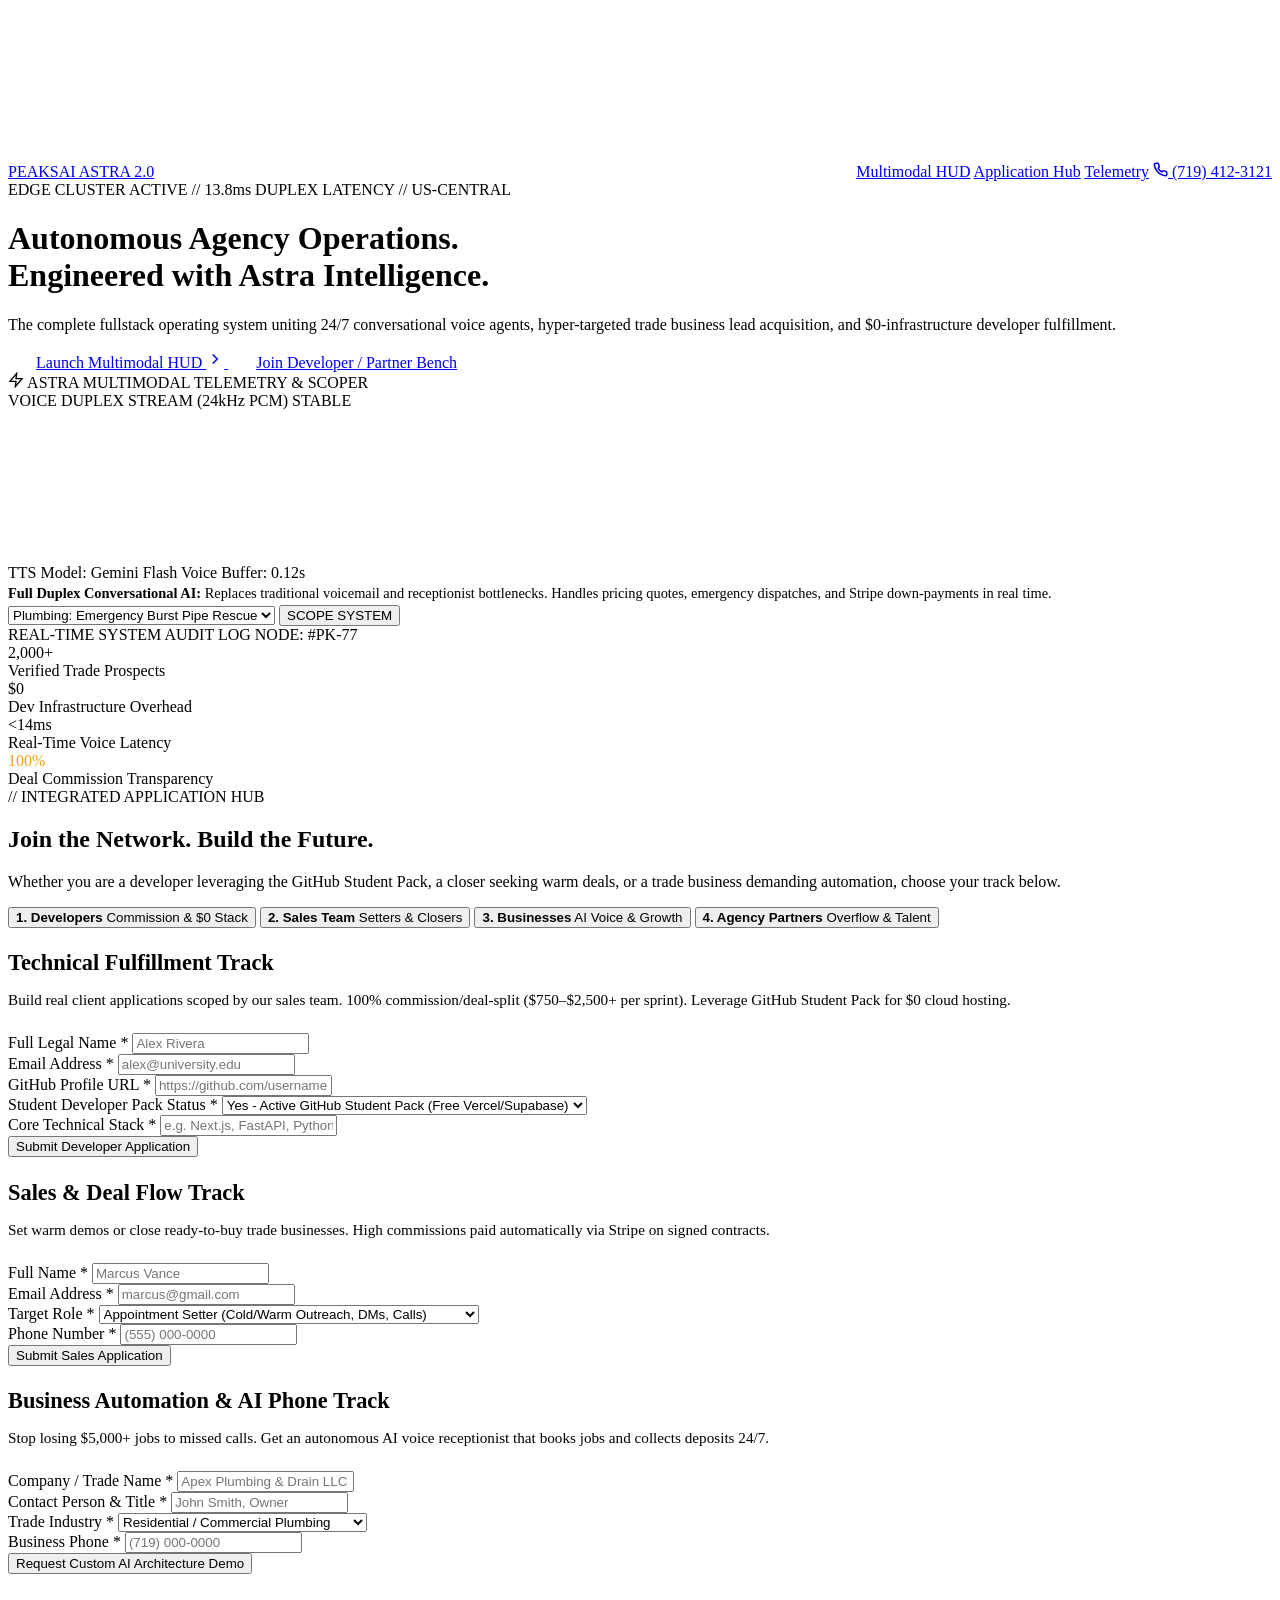
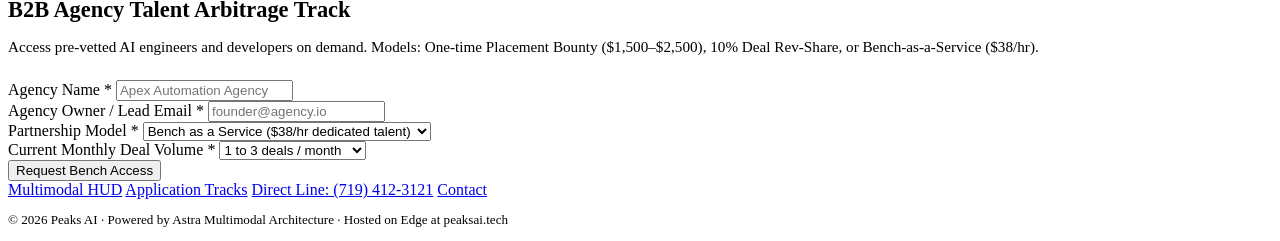
==== index.html @ 8eefb292 "Add index.html" ====
<!DOCTYPE html>
<html lang="en">
<head>
  <meta charset="UTF-8">
  <meta name="viewport" content="width=device-width, initial-scale=1.0">
  <title>Peaks AI | Autonomous Agency Intelligence & Multimodal Operations</title>
  <meta name="description" content="Next-generation autonomous agency operating system combining real-time multimodal AI phone agents, trade business automation, and zero-overhead developer fulfillment.">
  <link rel="stylesheet" href="styles.css">
  <link rel="icon" href="data:image/svg+xml,<svg xmlns=%22http://www.w3.org/2000/svg%22 viewBox=%220 0 100 100%22><circle cx=%2250%22 cy=%2250%22 r=%2245%22 fill=%22%2338bdf8%22/></svg>">
</head>
<body>
  <!-- Canvas for Ambient Cosmic Neural Grid -->
  <canvas id="bg-canvas"></canvas>
  <div class="cyber-grid"></div>

  <!-- Navigation Bar -->
  <nav class="navbar">
    <div class="container" style="display: flex; justify-content: space-between; align-items: center; width: 100%;">
      <a href="#" class="logo-wrap">
        <div class="logo-orb"></div>
        <span class="logo-text">PEAKS<span style="color: var(--cyan-core);">AI</span></span>
        <span class="logo-badge mono">ASTRA 2.0</span>
      </a>

      <div class="nav-links">
        <a href="#console" class="nav-link">Multimodal HUD</a>
        <a href="#portal" class="nav-link">Application Hub</a>
        <a href="#telemetry" class="nav-link">Telemetry</a>
        <a href="tel:7194123121" class="btn-glow">
          <svg width="15" height="15" viewBox="0 0 24 24" fill="none" stroke="currentColor" stroke-width="2.5" stroke-linecap="round" stroke-linejoin="round"><path d="M22 16.92v3a2 2 0 0 1-2.18 2 19.79 19.79 0 0 1-8.63-3.07 19.5 19.5 0 0 1-6-6 19.79 19.79 0 0 1-3.07-8.67A2 2 0 0 1 4.11 2h3a2 2 0 0 1 2 1.72 12.84 12.84 0 0 0 .7 2.81 2 2 0 0 1-.45 2.11L8.09 9.91a16 16 0 0 0 6 6l1.27-1.27a2 2 0 0 1 2.11-.45 12.84 12.84 0 0 0 2.81.7A2 2 0 0 1 22 16.92z"></path></svg>
          (719) 412-3121
        </a>
      </div>
    </div>
  </nav>

  <!-- Hero Section -->
  <header class="hero">
    <div class="container">
      <div class="status-pill mono">
        <span class="live-dot"></span>
        <span>EDGE CLUSTER ACTIVE // 13.8ms DUPLEX LATENCY // US-CENTRAL</span>
      </div>

      <h1 class="hero-title">
        Autonomous Agency Operations.<br>
        Engineered with <span>Astra Intelligence</span>.
      </h1>

      <p class="hero-subtitle">
        The complete fullstack operating system uniting 24/7 conversational voice agents, hyper-targeted trade business lead acquisition, and $0-infrastructure developer fulfillment.
      </p>

      <div class="hero-cta-group">
        <a href="#console" class="btn-glow" style="padding: 14px 28px; font-size: 1rem;">
          Launch Multimodal HUD
          <svg width="18" height="18" viewBox="0 0 24 24" fill="none" stroke="currentColor" stroke-width="2"><path d="m9 18 6-6-6-6"/></svg>
        </a>
        <a href="#portal" class="btn-secondary">
          Join Developer / Partner Bench
        </a>
      </div>
    </div>
  </header>

  <!-- Multimodal Astra Console -->
  <section id="console" class="console-section">
    <div class="container">
      <div class="astra-hud-card">
        <div class="hud-header">
          <div class="hud-title mono">
            <svg width="16" height="16" viewBox="0 0 24 24" fill="none" stroke="currentColor" stroke-width="2"><polygon points="13 2 3 14 12 14 11 22 21 10 12 10 13 2"/></svg>
            ASTRA MULTIMODAL TELEMETRY & SCOPER
          </div>
          <div class="hud-dots">
            <div class="hud-dot"></div>
            <div class="hud-dot"></div>
            <div class="hud-dot" style="background: var(--cyan-core);"></div>
          </div>
        </div>

        <div class="hud-grid">
          <!-- Left: Real-Time Audio Stream -->
          <div class="hud-left">
            <div>
              <div class="waveform-wrap">
                <div class="waveform-header mono">
                  <span>VOICE DUPLEX STREAM (24kHz PCM)</span>
                  <span style="color: var(--emerald-live);">STABLE</span>
                </div>
                <canvas id="waveform-canvas"></canvas>
                <div class="voice-status-bar mono">
                  <span style="color: var(--text-muted);">TTS Model: Gemini Flash Voice</span>
                  <span style="color: var(--cyan-core);">Buffer: 0.12s</span>
                </div>
              </div>

              <div style="font-size: 0.9rem; color: var(--text-muted); line-height: 1.6;">
                <strong>Full Duplex Conversational AI:</strong> Replaces traditional voicemail and receptionist bottlenecks. Handles pricing quotes, emergency dispatches, and Stripe down-payments in real time.
              </div>
            </div>

            <!-- Scoper Control -->
            <div class="sim-controls">
              <select id="sim-trade-select" class="sim-select mono">
                <option value="residential_plumbing">Plumbing: Emergency Burst Pipe Rescue</option>
                <option value="epoxy_flooring">Epoxy Flooring: Luxury Garage Quoting</option>
                <option value="pressure_washing">Pressure Washing: Lanai & Paver Wash</option>
                <option value="tree_service">Tree Service: Storm Damage Emergency</option>
              </select>
              <button id="btn-run-sim" class="btn-sim mono">SCOPE SYSTEM</button>
            </div>
          </div>

          <!-- Right: Telemetry Terminal -->
          <div class="hud-right">
            <div class="terminal-header mono">
              <span>REAL-TIME SYSTEM AUDIT LOG</span>
              <span style="color: var(--cyan-core);">NODE: #PK-77</span>
            </div>
            <div id="terminal-stream" class="terminal-body"></div>
          </div>
        </div>
      </div>
    </div>
  </section>

  <!-- Telemetry Ribbon -->
  <section id="telemetry" class="telemetry-ribbon">
    <div class="container">
      <div class="stats-grid">
        <div class="stat-card">
          <div class="stat-value mono" style="color: var(--cyan-core);">2,000+</div>
          <div class="stat-label">Verified Trade Prospects</div>
        </div>
        <div class="stat-card">
          <div class="stat-value mono" style="color: var(--emerald-live);">$0</div>
          <div class="stat-label">Dev Infrastructure Overhead</div>
        </div>
        <div class="stat-card">
          <div class="stat-value mono" style="color: var(--violet-glow);">&lt;14ms</div>
          <div class="stat-label">Real-Time Voice Latency</div>
        </div>
        <div class="stat-card">
          <div class="stat-value mono" style="color: #f59e0b;">100%</div>
          <div class="stat-label">Deal Commission Transparency</div>
        </div>
      </div>
    </div>
  </section>

  <!-- 4-Track Application Hub -->
  <section id="portal" class="portal-section">
    <div class="container">
      <div class="section-header">
        <span class="section-tag mono">// INTEGRATED APPLICATION HUB</span>
        <h2 class="section-title">Join the Network. Build the Future.</h2>
        <p class="section-desc">
          Whether you are a developer leveraging the GitHub Student Pack, a closer seeking warm deals, or a trade business demanding automation, choose your track below.
        </p>
      </div>

      <!-- Tab Buttons -->
      <div class="portal-tabs-nav">
        <button class="portal-tab-btn active" data-tab="dev">
          <strong>1. Developers</strong>
          <span class="tab-sub mono">Commission & $0 Stack</span>
        </button>
        <button class="portal-tab-btn" data-tab="sales">
          <strong>2. Sales Team</strong>
          <span class="tab-sub mono">Setters & Closers</span>
        </button>
        <button class="portal-tab-btn" data-tab="biz">
          <strong>3. Businesses</strong>
          <span class="tab-sub mono">AI Voice & Growth</span>
        </button>
        <button class="portal-tab-btn" data-tab="agency">
          <strong>4. Agency Partners</strong>
          <span class="tab-sub mono">Overflow & Talent</span>
        </button>
      </div>

      <!-- Card Container -->
      <div class="portal-card">
        <!-- TRACK 1: DEVELOPERS -->
        <div id="panel-dev" class="tab-panel active">
          <h3 style="font-size: 1.4rem; margin-bottom: 8px;">Technical Fulfillment Track</h3>
          <p style="color: var(--text-muted); margin-bottom: 24px; font-size: 0.95rem;">
            Build real client applications scoped by our sales team. 100% commission/deal-split ($750–$2,500+ per sprint). Leverage GitHub Student Pack for $0 cloud hosting.
          </p>
          <form id="form-dev">
            <div class="form-grid">
              <div class="form-group">
                <label>Full Legal Name *</label>
                <input type="text" name="name" required placeholder="Alex Rivera">
              </div>
              <div class="form-group">
                <label>Email Address *</label>
                <input type="email" name="email" required placeholder="alex@university.edu">
              </div>
              <div class="form-group">
                <label>GitHub Profile URL *</label>
                <input type="text" name="github_url" required placeholder="https://github.com/username">
              </div>
              <div class="form-group">
                <label>Student Developer Pack Status *</label>
                <select name="student_pack" required>
                  <option value="active">Yes - Active GitHub Student Pack (Free Vercel/Supabase)</option>
                  <option value="edu_email">Yes - Active .edu Email (Ready to claim)</option>
                  <option value="non_student">Independent Developer / Self-Hosted</option>
                </select>
              </div>
              <div class="form-group full-width">
                <label>Core Technical Stack *</label>
                <input type="text" name="tech_stack" required placeholder="e.g. Next.js, FastAPI, Python, Tailwind, PostgreSQL, Twilio">
              </div>
            </div>
            <button type="submit" class="submit-btn">Submit Developer Application</button>
            <div class="alert-box"></div>
          </form>
        </div>

        <!-- TRACK 2: SALES -->
        <div id="panel-sales" class="tab-panel">
          <h3 style="font-size: 1.4rem; margin-bottom: 8px;">Sales & Deal Flow Track</h3>
          <p style="color: var(--text-muted); margin-bottom: 24px; font-size: 0.95rem;">
            Set warm demos or close ready-to-buy trade businesses. High commissions paid automatically via Stripe on signed contracts.
          </p>
          <form id="form-sales">
            <div class="form-grid">
              <div class="form-group">
                <label>Full Name *</label>
                <input type="text" name="name" required placeholder="Marcus Vance">
              </div>
              <div class="form-group">
                <label>Email Address *</label>
                <input type="email" name="email" required placeholder="marcus@gmail.com">
              </div>
              <div class="form-group">
                <label>Target Role *</label>
                <select name="sales_role" required>
                  <option value="setter">Appointment Setter (Cold/Warm Outreach, DMs, Calls)</option>
                  <option value="closer">Account Executive / Closer (Zoom Demos, Contract Closing)</option>
                  <option value="hybrid">Full-Cycle Setter/Closer</option>
                </select>
              </div>
              <div class="form-group">
                <label>Phone Number *</label>
                <input type="text" name="phone" required placeholder="(555) 000-0000">
              </div>
            </div>
            <button type="submit" class="submit-btn">Submit Sales Application</button>
            <div class="alert-box"></div>
          </form>
        </div>

        <!-- TRACK 3: BUSINESSES -->
        <div id="panel-biz" class="tab-panel">
          <h3 style="font-size: 1.4rem; margin-bottom: 8px;">Business Automation & AI Phone Track</h3>
          <p style="color: var(--text-muted); margin-bottom: 24px; font-size: 0.95rem;">
            Stop losing $5,000+ jobs to missed calls. Get an autonomous AI voice receptionist that books jobs and collects deposits 24/7.
          </p>
          <form id="form-biz">
            <div class="form-grid">
              <div class="form-group">
                <label>Company / Trade Name *</label>
                <input type="text" name="company_name" required placeholder="Apex Plumbing & Drain LLC">
              </div>
              <div class="form-group">
                <label>Contact Person & Title *</label>
                <input type="text" name="contact_name" required placeholder="John Smith, Owner">
              </div>
              <div class="form-group">
                <label>Trade Industry *</label>
                <select name="trade_industry" required>
                  <option value="plumbing">Residential / Commercial Plumbing</option>
                  <option value="epoxy">Epoxy Flooring & Surface Coatings</option>
                  <option value="pressure_washing">Pressure Washing & Exterior Cleaning</option>
                  <option value="tree_service">Tree Care & Removal</option>
                  <option value="other">Other Trade / Home Service</option>
                </select>
              </div>
              <div class="form-group">
                <label>Business Phone *</label>
                <input type="text" name="phone" required placeholder="(719) 000-0000">
              </div>
            </div>
            <button type="submit" class="submit-btn">Request Custom AI Architecture Demo</button>
            <div class="alert-box"></div>
          </form>
        </div>

        <!-- TRACK 4: AGENCY PARTNERS -->
        <div id="panel-agency" class="tab-panel">
          <h3 style="font-size: 1.4rem; margin-bottom: 8px;">B2B Agency Talent Arbitrage Track</h3>
          <p style="color: var(--text-muted); margin-bottom: 24px; font-size: 0.95rem;">
            Access pre-vetted AI engineers and developers on demand. Models: One-time Placement Bounty ($1,500–$2,500), 10% Deal Rev-Share, or Bench-as-a-Service ($38/hr).
          </p>
          <form id="form-agency">
            <div class="form-grid">
              <div class="form-group">
                <label>Agency Name *</label>
                <input type="text" name="agency_name" required placeholder="Apex Automation Agency">
              </div>
              <div class="form-group">
                <label>Agency Owner / Lead Email *</label>
                <input type="email" name="email" required placeholder="founder@agency.io">
              </div>
              <div class="form-group">
                <label>Partnership Model *</label>
                <select name="partnership_model" required>
                  <option value="bench_as_a_service">Bench as a Service ($38/hr dedicated talent)</option>
                  <option value="bounty">Placement Bounty ($1,500–$2,500 one-time)</option>
                  <option value="rev_share">Deal Rev-Share Override (10% ongoing)</option>
                </select>
              </div>
              <div class="form-group">
                <label>Current Monthly Deal Volume *</label>
                <select name="monthly_deals" required>
                  <option value="1_3">1 to 3 deals / month</option>
                  <option value="4_10">4 to 10 deals / month</option>
                  <option value="10_plus">10+ deals / month</option>
                </select>
              </div>
            </div>
            <button type="submit" class="submit-btn">Request Bench Access</button>
            <div class="alert-box"></div>
          </form>
        </div>
      </div>
    </div>
  </section>

  <!-- Footer -->
  <footer class="footer">
    <div class="container">
      <div class="footer-links">
        <a href="#console" class="footer-link">Multimodal HUD</a>
        <a href="#portal" class="footer-link">Application Tracks</a>
        <a href="tel:7194123121" class="footer-link">Direct Line: (719) 412-3121</a>
        <a href="mailto:cj.the.dj3569@gmail.com" class="footer-link">Contact</a>
      </div>
      <p style="color: var(--text-dim); font-size: 0.82rem;">
        &copy; 2026 Peaks AI &middot; Powered by Astra Multimodal Architecture &middot; Hosted on Edge at <span class="mono" style="color: var(--cyan-core);">peaksai.tech</span>
      </p>
    </div>
  </footer>

  <script src="app.js"></script>
</body>
</html>
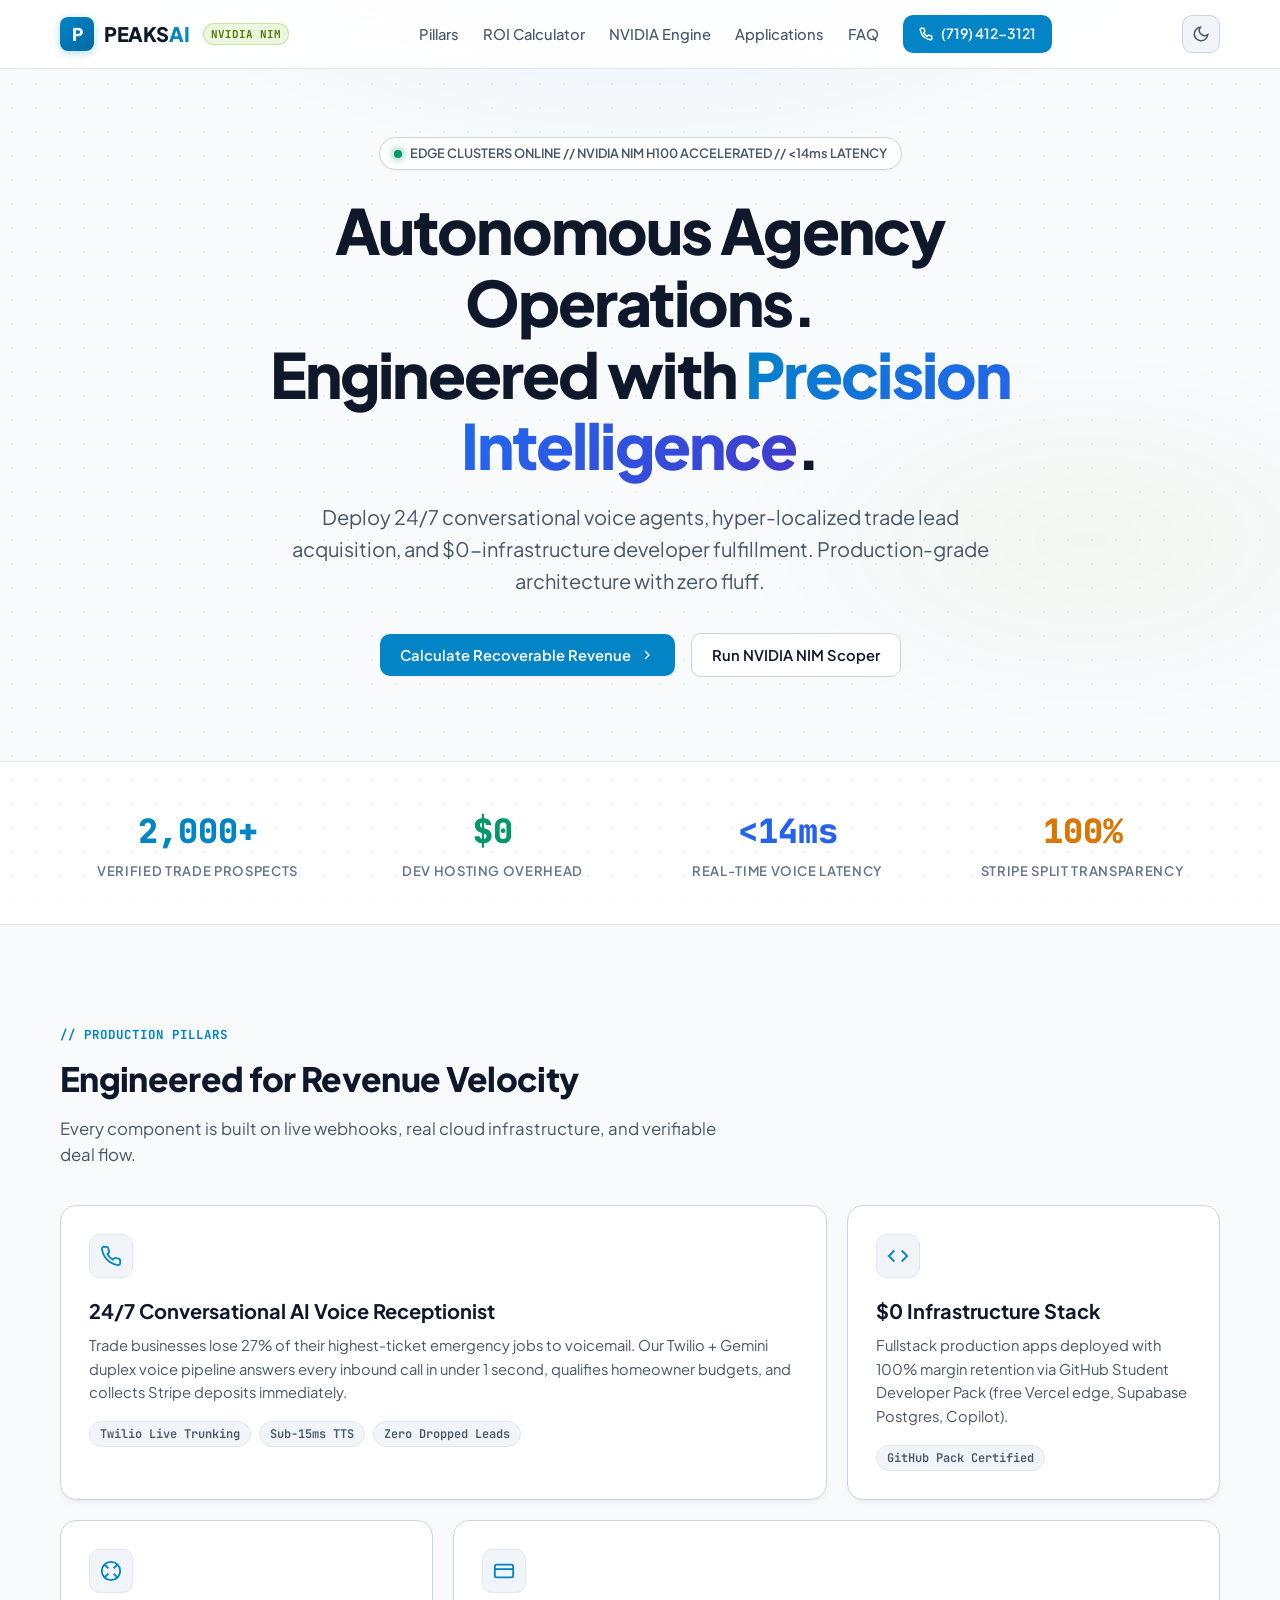
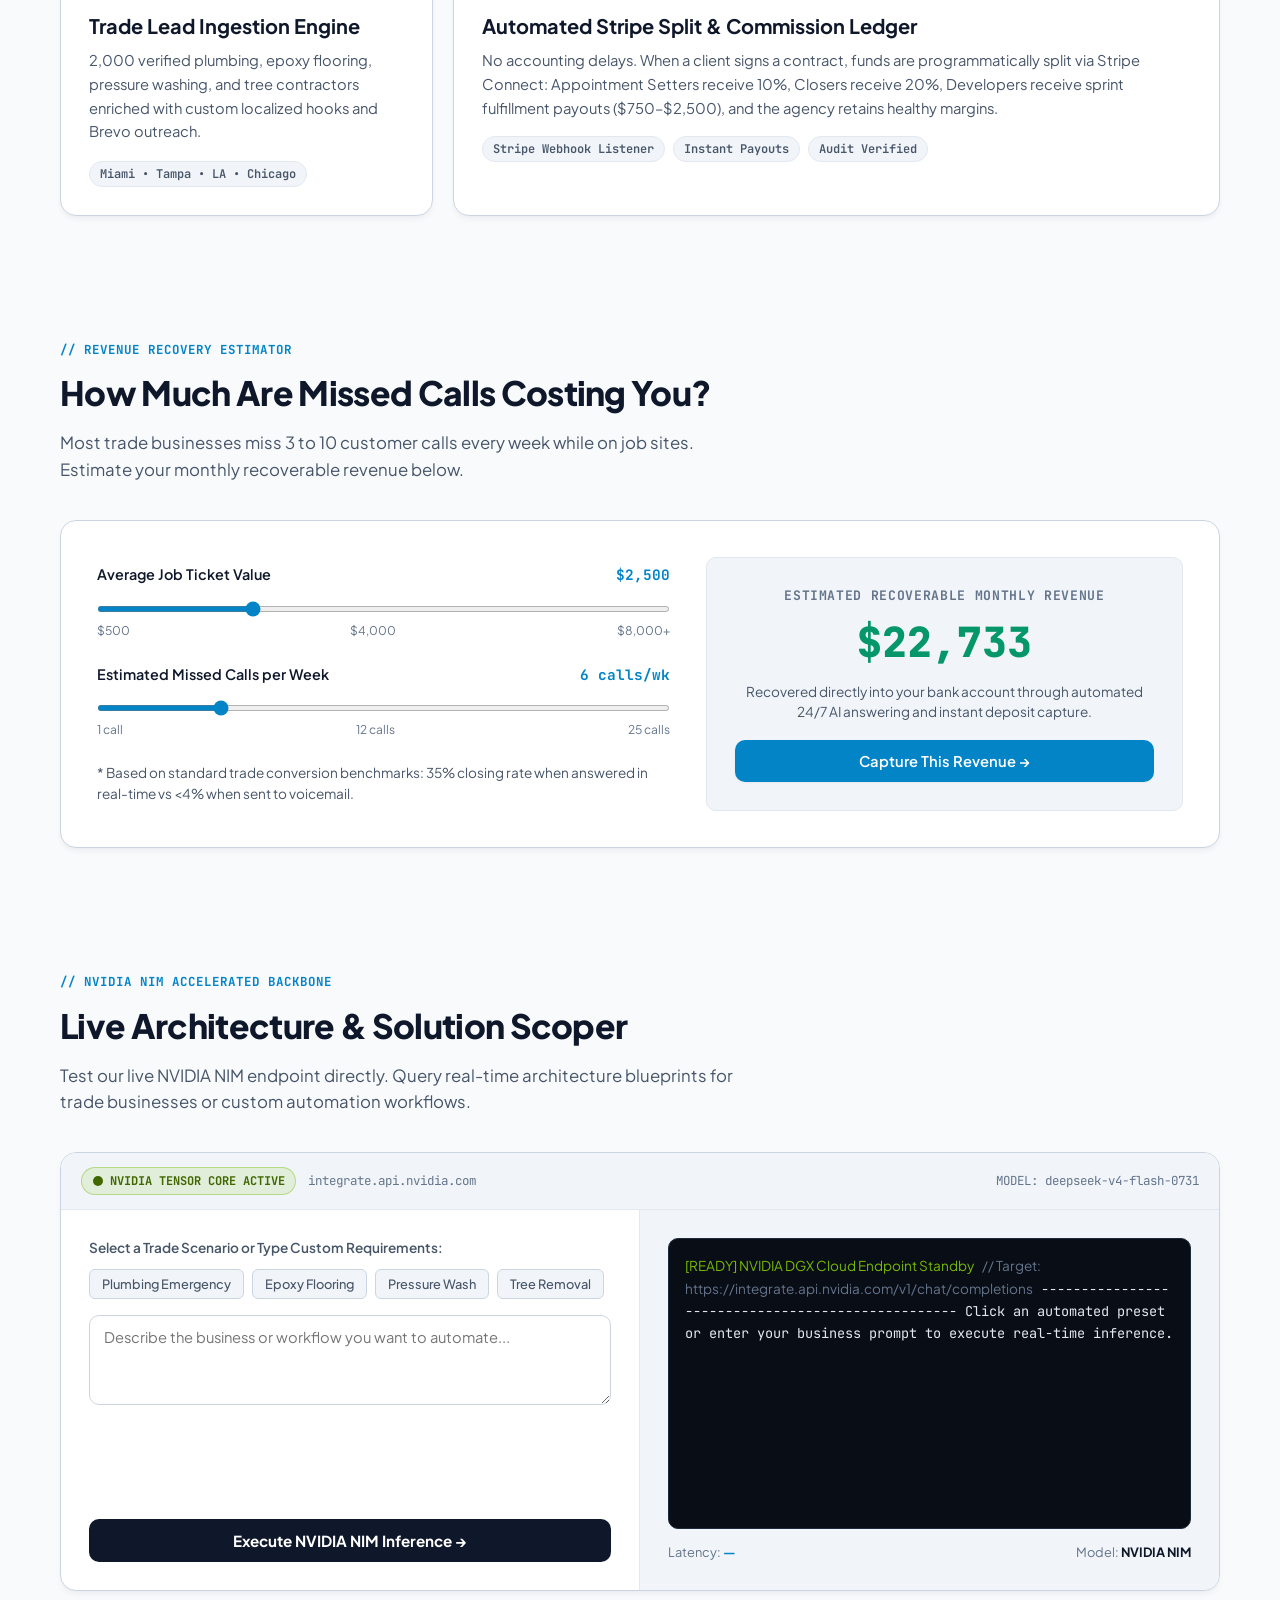
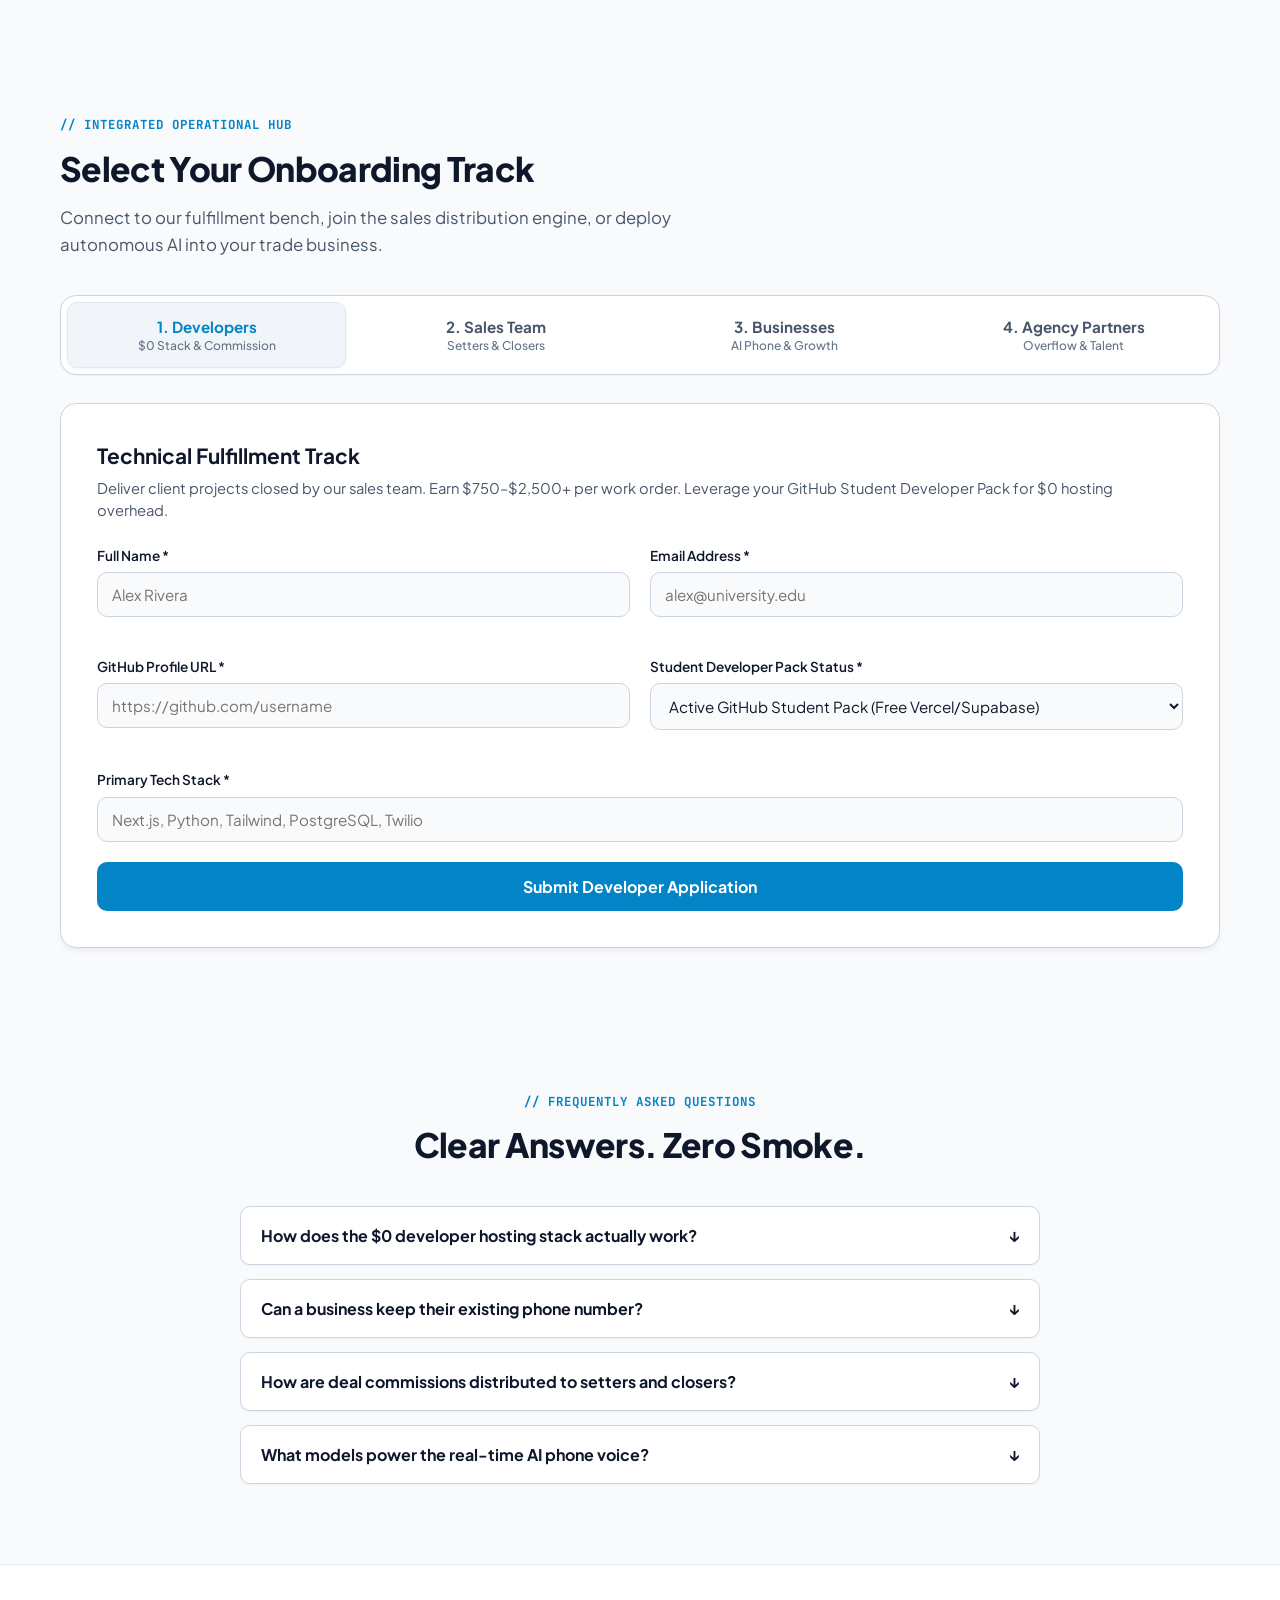
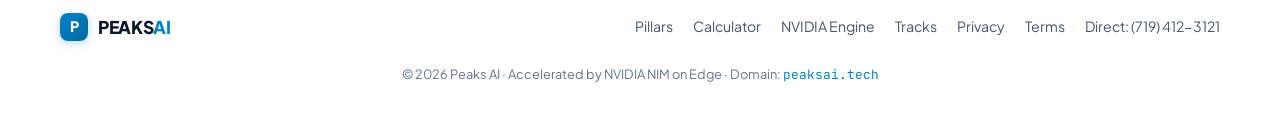
==== commit b1a7ce89: "Update index.html with enterprise light theme layout and NVIDIA NIM integration" ====
--- a/index.html
+++ b/index.html
@@ -1,149 +1,313 @@
 <!DOCTYPE html>
-<html lang="en">
+<html lang="en" data-theme="light">
 <head>
   <meta charset="UTF-8">
-  <meta name="viewport" content="width=device-width, initial-scale=1.0">
-  <title>Peaks AI | Autonomous Agency Intelligence & Multimodal Operations</title>
-  <meta name="description" content="Next-generation autonomous agency operating system combining real-time multimodal AI phone agents, trade business automation, and zero-overhead developer fulfillment.">
+  <meta name="viewport" content="width=device-width, initial-scale=1.0, maximum-scale=5.0">
+  <title>Peaks AI | Autonomous Agency Intelligence &amp; NVIDIA NIM Operations</title>
+  <meta name="description" content="Production-grade autonomous agency operations powered by NVIDIA NIM endpoints, 24/7 conversational voice agents, and $0-overhead student developer fulfillment.">
   <link rel="stylesheet" href="styles.css">
-  <link rel="icon" href="data:image/svg+xml,<svg xmlns=%22http://www.w3.org/2000/svg%22 viewBox=%220 0 100 100%22><circle cx=%2250%22 cy=%2250%22 r=%2245%22 fill=%22%2338bdf8%22/></svg>">
+  <link rel="icon" href="data:image/svg+xml,<svg xmlns=%22http://www.w3.org/2000/svg%22 viewBox=%220 0 100 100%22><rect width=%22100%22 height=%22100%22 rx=%2220%22 fill=%22%230284c7%22/><text x=%2250%22 y=%2265%22 font-size=%2250%22 font-weight=%22bold%22 text-anchor=%22middle%22 fill=%22white%22>P</text></svg>">
 </head>
 <body>
-  <!-- Canvas for Ambient Cosmic Neural Grid -->
-  <canvas id="bg-canvas"></canvas>
-  <div class="cyber-grid"></div>
-
-  <!-- Navigation Bar -->
+  <!-- Architectural Micro-Dot Matrix & Atmosphere -->
+  <div class="bg-grid-pattern"></div>
+  <div class="bg-glow-layer"></div>
+
+  <!-- Navigation -->
   <nav class="navbar">
-    <div class="container" style="display: flex; justify-content: space-between; align-items: center; width: 100%;">
-      <a href="#" class="logo-wrap">
-        <div class="logo-orb"></div>
-        <span class="logo-text">PEAKS<span style="color: var(--cyan-core);">AI</span></span>
-        <span class="logo-badge mono">ASTRA 2.0</span>
+    <div class="container">
+      <div class="nav-inner">
+        <!-- Logo -->
+        <a href="#" class="brand-wrap">
+          <div class="brand-symbol">P</div>
+          <span class="brand-name">PEAKS<span>AI</span></span>
+          <span class="brand-badge mono">NVIDIA NIM</span>
+        </a>
+
+        <!-- Desktop Navigation Links -->
+        <div class="desktop-links">
+          <a href="#features" class="nav-link">Pillars</a>
+          <a href="#calculator" class="nav-link">ROI Calculator</a>
+          <a href="#nvidia" class="nav-link">NVIDIA Engine</a>
+          <a href="#portal" class="nav-link">Applications</a>
+          <a href="#faq" class="nav-link">FAQ</a>
+          <a href="tel:7194123121" class="btn-primary" style="padding: 8px 16px; font-size: 0.88rem;">
+            <svg width="14" height="14" viewBox="0 0 24 24" fill="none" stroke="currentColor" stroke-width="2.5"><path d="M22 16.92v3a2 2 0 0 1-2.18 2 19.79 19.79 0 0 1-8.63-3.07 19.5 19.5 0 0 1-6-6 19.79 19.79 0 0 1-3.07-8.67A2 2 0 0 1 4.11 2h3a2 2 0 0 1 2 1.72 12.84 12.84 0 0 0 .7 2.81 2 2 0 0 1-.45 2.11L8.09 9.91a16 16 0 0 0 6 6l1.27-1.27a2 2 0 0 1 2.11-.45 12.84 12.84 0 0 0 2.81.7A2 2 0 0 1 22 16.92z"></path></svg>
+            (719) 412-3121
+          </a>
+        </div>
+
+        <!-- Controls -->
+        <div class="nav-actions">
+          <button id="theme-toggle" class="theme-toggle-btn" title="Toggle Theme" aria-label="Toggle Theme">
+            <svg width="18" height="18" viewBox="0 0 24 24" fill="none" stroke="currentColor" stroke-width="2"><path d="M21 12.79A9 9 0 1 1 11.21 3 7 7 0 0 0 21 12.79z"/></svg>
+          </button>
+          <button id="hamburger-toggle" class="hamburger-btn" aria-label="Open Navigation Menu">
+            <svg width="20" height="20" viewBox="0 0 24 24" fill="none" stroke="currentColor" stroke-width="2"><line x1="3" y1="12" x2="21" y2="12"></line><line x1="3" y1="6" x2="21" y2="6"></line><line x1="3" y1="18" x2="21" y2="18"></line></svg>
+          </button>
+        </div>
+      </div>
+    </div>
+
+    <!-- Mobile Drawer -->
+    <div id="mobile-nav-panel" class="mobile-nav-panel">
+      <a href="#features" class="nav-link">Pillars</a>
+      <a href="#calculator" class="nav-link">ROI Calculator</a>
+      <a href="#nvidia" class="nav-link">NVIDIA Engine</a>
+      <a href="#portal" class="nav-link">Applications</a>
+      <a href="#faq" class="nav-link">FAQ</a>
+      <a href="tel:7194123121" class="btn-primary" style="justify-content: center; width: 100%;">
+        Call Live Line: (719) 412-3121
       </a>
-
-      <div class="nav-links">
-        <a href="#console" class="nav-link">Multimodal HUD</a>
-        <a href="#portal" class="nav-link">Application Hub</a>
-        <a href="#telemetry" class="nav-link">Telemetry</a>
-        <a href="tel:7194123121" class="btn-glow">
-          <svg width="15" height="15" viewBox="0 0 24 24" fill="none" stroke="currentColor" stroke-width="2.5" stroke-linecap="round" stroke-linejoin="round"><path d="M22 16.92v3a2 2 0 0 1-2.18 2 19.79 19.79 0 0 1-8.63-3.07 19.5 19.5 0 0 1-6-6 19.79 19.79 0 0 1-3.07-8.67A2 2 0 0 1 4.11 2h3a2 2 0 0 1 2 1.72 12.84 12.84 0 0 0 .7 2.81 2 2 0 0 1-.45 2.11L8.09 9.91a16 16 0 0 0 6 6l1.27-1.27a2 2 0 0 1 2.11-.45 12.84 12.84 0 0 0 2.81.7A2 2 0 0 1 22 16.92z"></path></svg>
-          (719) 412-3121
+    </div>
+  </nav>
+
+  <!-- Hero Section -->
+  <header class="hero-section">
+    <div class="container">
+      <div class="status-tag mono">
+        <span class="live-beacon"></span>
+        <span>EDGE CLUSTERS ONLINE // NVIDIA NIM H100 ACCELERATED // &lt;14ms LATENCY</span>
+      </div>
+
+      <h1 class="hero-heading">
+        Autonomous Agency Operations.<br>
+        Engineered with <span class="gradient-text">Precision Intelligence</span>.
+      </h1>
+
+      <p class="hero-desc">
+        Deploy 24/7 conversational voice agents, hyper-localized trade lead acquisition, and $0-infrastructure developer fulfillment. Production-grade architecture with zero fluff.
+      </p>
+
+      <div class="hero-buttons">
+        <a href="#calculator" class="btn-primary">
+          Calculate Recoverable Revenue
+          <svg width="16" height="16" viewBox="0 0 24 24" fill="none" stroke="currentColor" stroke-width="2"><path d="m9 18 6-6-6-6"/></svg>
         </a>
-      </div>
-    </div>
-  </nav>
-
-  <!-- Hero Section -->
-  <header class="hero">
-    <div class="container">
-      <div class="status-pill mono">
-        <span class="live-dot"></span>
-        <span>EDGE CLUSTER ACTIVE // 13.8ms DUPLEX LATENCY // US-CENTRAL</span>
-      </div>
-
-      <h1 class="hero-title">
-        Autonomous Agency Operations.<br>
-        Engineered with <span>Astra Intelligence</span>.
-      </h1>
-
-      <p class="hero-subtitle">
-        The complete fullstack operating system uniting 24/7 conversational voice agents, hyper-targeted trade business lead acquisition, and $0-infrastructure developer fulfillment.
+        <a href="#nvidia" class="btn-secondary">
+          Run NVIDIA NIM Scoper
+        </a>
+      </div>
+    </div>
+  </header>
+
+  <!-- Metrics Ribbon -->
+  <section id="metrics" class="stats-ribbon">
+    <div class="container">
+      <div class="stats-grid">
+        <div class="stat-box">
+          <div class="stat-figure mono" style="color: var(--brand-primary);">2,000+</div>
+          <div class="stat-title">Verified Trade Prospects</div>
+        </div>
+        <div class="stat-box">
+          <div class="stat-figure mono" style="color: var(--live-emerald);">$0</div>
+          <div class="stat-title">Dev Hosting Overhead</div>
+        </div>
+        <div class="stat-box">
+          <div class="stat-figure mono" style="color: var(--accent-blue);">&lt;14ms</div>
+          <div class="stat-title">Real-Time Voice Latency</div>
+        </div>
+        <div class="stat-box">
+          <div class="stat-figure mono" style="color: var(--warning-amber);">100%</div>
+          <div class="stat-title">Stripe Split Transparency</div>
+        </div>
+      </div>
+    </div>
+  </section>
+
+  <!-- Bento Grid Section -->
+  <section id="features" class="bento-section">
+    <div class="container">
+      <span class="section-label mono">// PRODUCTION PILLARS</span>
+      <h2 class="section-headline">Engineered for Revenue Velocity</h2>
+      <p class="section-subtext">
+        Every component is built on live webhooks, real cloud infrastructure, and verifiable deal flow.
       </p>
 
-      <div class="hero-cta-group">
-        <a href="#console" class="btn-glow" style="padding: 14px 28px; font-size: 1rem;">
-          Launch Multimodal HUD
-          <svg width="18" height="18" viewBox="0 0 24 24" fill="none" stroke="currentColor" stroke-width="2"><path d="m9 18 6-6-6-6"/></svg>
-        </a>
-        <a href="#portal" class="btn-secondary">
-          Join Developer / Partner Bench
-        </a>
-      </div>
-    </div>
-  </header>
-
-  <!-- Multimodal Astra Console -->
-  <section id="console" class="console-section">
-    <div class="container">
-      <div class="astra-hud-card">
-        <div class="hud-header">
-          <div class="hud-title mono">
-            <svg width="16" height="16" viewBox="0 0 24 24" fill="none" stroke="currentColor" stroke-width="2"><polygon points="13 2 3 14 12 14 11 22 21 10 12 10 13 2"/></svg>
-            ASTRA MULTIMODAL TELEMETRY & SCOPER
-          </div>
-          <div class="hud-dots">
-            <div class="hud-dot"></div>
-            <div class="hud-dot"></div>
-            <div class="hud-dot" style="background: var(--cyan-core);"></div>
-          </div>
-        </div>
-
-        <div class="hud-grid">
-          <!-- Left: Real-Time Audio Stream -->
-          <div class="hud-left">
+      <div class="bento-grid">
+        <!-- Bento 1: AI Phone Agent (Span 2) -->
+        <div class="bento-card span-2">
+          <div class="bento-icon">
+            <svg width="22" height="22" viewBox="0 0 24 24" fill="none" stroke="currentColor" stroke-width="2"><path d="M22 16.92v3a2 2 0 0 1-2.18 2 19.79 19.79 0 0 1-8.63-3.07 19.5 19.5 0 0 1-6-6 19.79 19.79 0 0 1-3.07-8.67A2 2 0 0 1 4.11 2h3a2 2 0 0 1 2 1.72 12.84 12.84 0 0 0 .7 2.81 2 2 0 0 1-.45 2.11L8.09 9.91a16 16 0 0 0 6 6l1.27-1.27a2 2 0 0 1 2.11-.45 12.84 12.84 0 0 0 2.81.7A2 2 0 0 1 22 16.92z"></path></svg>
+          </div>
+          <h3 class="bento-title">24/7 Conversational AI Voice Receptionist</h3>
+          <p class="bento-desc">
+            Trade businesses lose 27% of their highest-ticket emergency jobs to voicemail. Our Twilio + Gemini duplex voice pipeline answers every inbound call in under 1 second, qualifies homeowner budgets, and collects Stripe deposits immediately.
+          </p>
+          <div style="display: flex; gap: 8px; flex-wrap: wrap;">
+            <span class="bento-pill mono">Twilio Live Trunking</span>
+            <span class="bento-pill mono">Sub-15ms TTS</span>
+            <span class="bento-pill mono">Zero Dropped Leads</span>
+          </div>
+        </div>
+
+        <!-- Bento 2: $0 Student Developer Stack -->
+        <div class="bento-card">
+          <div class="bento-icon">
+            <svg width="22" height="22" viewBox="0 0 24 24" fill="none" stroke="currentColor" stroke-width="2"><path d="M16 18l6-6-6-6M8 6l-6 6 6 6"/></svg>
+          </div>
+          <h3 class="bento-title">$0 Infrastructure Stack</h3>
+          <p class="bento-desc">
+            Fullstack production apps deployed with 100% margin retention via GitHub Student Developer Pack (free Vercel edge, Supabase Postgres, Copilot).
+          </p>
+          <span class="bento-pill mono">GitHub Pack Certified</span>
+        </div>
+
+        <!-- Bento 3: Trade Lead Acquisition -->
+        <div class="bento-card">
+          <div class="bento-icon">
+            <svg width="22" height="22" viewBox="0 0 24 24" fill="none" stroke="currentColor" stroke-width="2"><circle cx="12" cy="12" r="10"/><path d="m4.93 4.93 4.24 4.24M14.83 14.83l4.24 4.24M14.83 9.17l4.24-4.24M4.93 19.07l4.24-4.24"/></svg>
+          </div>
+          <h3 class="bento-title">Trade Lead Ingestion Engine</h3>
+          <p class="bento-desc">
+            2,000 verified plumbing, epoxy flooring, pressure washing, and tree contractors enriched with custom localized hooks and Brevo outreach.
+          </p>
+          <span class="bento-pill mono">Miami &bull; Tampa &bull; LA &bull; Chicago</span>
+        </div>
+
+        <!-- Bento 4: Automated Stripe Splits (Span 2) -->
+        <div class="bento-card span-2">
+          <div class="bento-icon">
+            <svg width="22" height="22" viewBox="0 0 24 24" fill="none" stroke="currentColor" stroke-width="2"><rect width="20" height="14" x="2" y="5" rx="2"/><line x1="2" x2="22" y1="10" y2="10"/></svg>
+          </div>
+          <h3 class="bento-title">Automated Stripe Split &amp; Commission Ledger</h3>
+          <p class="bento-desc">
+            No accounting delays. When a client signs a contract, funds are programmatically split via Stripe Connect: Appointment Setters receive 10%, Closers receive 20%, Developers receive sprint fulfillment payouts ($750–$2,500), and the agency retains healthy margins.
+          </p>
+          <div style="display: flex; gap: 8px; flex-wrap: wrap;">
+            <span class="bento-pill mono">Stripe Webhook Listener</span>
+            <span class="bento-pill mono">Instant Payouts</span>
+            <span class="bento-pill mono">Audit Verified</span>
+          </div>
+        </div>
+      </div>
+    </div>
+  </section>
+
+  <!-- Interactive Lost Revenue & ROI Calculator -->
+  <section id="calculator" class="calculator-section">
+    <div class="container">
+      <span class="section-label mono">// REVENUE RECOVERY ESTIMATOR</span>
+      <h2 class="section-headline">How Much Are Missed Calls Costing You?</h2>
+      <p class="section-subtext">
+        Most trade businesses miss 3 to 10 customer calls every week while on job sites. Estimate your monthly recoverable revenue below.
+      </p>
+
+      <div class="calc-card">
+        <!-- Sliders -->
+        <div>
+          <div class="slider-group">
+            <div class="slider-header">
+              <span>Average Job Ticket Value</span>
+              <span id="calc-ticket-val" class="mono" style="color: var(--brand-primary); font-weight: 700;">$2,500</span>
+            </div>
+            <input type="range" id="calc-ticket" class="slider-input" min="500" max="8000" step="250" value="2500">
+            <div style="display: flex; justify-content: space-between; font-size: 0.75rem; color: var(--text-muted); margin-top: 4px;">
+              <span>$500</span>
+              <span>$4,000</span>
+              <span>$8,000+</span>
+            </div>
+          </div>
+
+          <div class="slider-group">
+            <div class="slider-header">
+              <span>Estimated Missed Calls per Week</span>
+              <span id="calc-calls-val" class="mono" style="color: var(--brand-primary); font-weight: 700;">6 calls/wk</span>
+            </div>
+            <input type="range" id="calc-calls" class="slider-input" min="1" max="25" step="1" value="6">
+            <div style="display: flex; justify-content: space-between; font-size: 0.75rem; color: var(--text-muted); margin-top: 4px;">
+              <span>1 call</span>
+              <span>12 calls</span>
+              <span>25 calls</span>
+            </div>
+          </div>
+
+          <p style="font-size: 0.85rem; color: var(--text-secondary); line-height: 1.5;">
+            * Based on standard trade conversion benchmarks: 35% closing rate when answered in real-time vs &lt;4% when sent to voicemail.
+          </p>
+        </div>
+
+        <!-- Result Display -->
+        <div class="calc-result-box">
+          <div class="calc-result-label mono">Estimated Recoverable Monthly Revenue</div>
+          <div id="calc-revenue-result" class="calc-result-value mono">$22,733</div>
+          <p class="calc-result-subtext">
+            Recovered directly into your bank account through automated 24/7 AI answering and instant deposit capture.
+          </p>
+          <a href="#portal" class="btn-primary" style="margin-top: 18px; width: 100%; justify-content: center;">
+            Capture This Revenue &rarr;
+          </a>
+        </div>
+      </div>
+    </div>
+  </section>
+
+  <!-- NVIDIA NIM Inference Engine & Architecture Scoper -->
+  <section id="nvidia" class="nvidia-section">
+    <div class="container">
+      <span class="section-label mono">// NVIDIA NIM ACCELERATED BACKBONE</span>
+      <h2 class="section-headline">Live Architecture &amp; Solution Scoper</h2>
+      <p class="section-subtext">
+        Test our live NVIDIA NIM endpoint directly. Query real-time architecture blueprints for trade businesses or custom automation workflows.
+      </p>
+
+      <div class="nvidia-card">
+        <div class="nvidia-header">
+          <div class="nvidia-badge-group">
+            <span class="nvidia-chip mono">
+              <svg width="12" height="12" viewBox="0 0 24 24" fill="currentColor"><circle cx="12" cy="12" r="10"/></svg>
+              NVIDIA TENSOR CORE ACTIVE
+            </span>
+            <span class="nvidia-endpoint-text mono">integrate.api.nvidia.com</span>
+          </div>
+          <span class="mono" style="font-size: 0.78rem; color: var(--text-muted);">MODEL: deepseek-v4-flash-0731</span>
+        </div>
+
+        <div class="nvidia-body">
+          <!-- Left Controls -->
+          <div class="nvidia-left">
             <div>
-              <div class="waveform-wrap">
-                <div class="waveform-header mono">
-                  <span>VOICE DUPLEX STREAM (24kHz PCM)</span>
-                  <span style="color: var(--emerald-live);">STABLE</span>
-                </div>
-                <canvas id="waveform-canvas"></canvas>
-                <div class="voice-status-bar mono">
-                  <span style="color: var(--text-muted);">TTS Model: Gemini Flash Voice</span>
-                  <span style="color: var(--cyan-core);">Buffer: 0.12s</span>
-                </div>
-              </div>
-
-              <div style="font-size: 0.9rem; color: var(--text-muted); line-height: 1.6;">
-                <strong>Full Duplex Conversational AI:</strong> Replaces traditional voicemail and receptionist bottlenecks. Handles pricing quotes, emergency dispatches, and Stripe down-payments in real time.
-              </div>
-            </div>
-
-            <!-- Scoper Control -->
-            <div class="sim-controls">
-              <select id="sim-trade-select" class="sim-select mono">
-                <option value="residential_plumbing">Plumbing: Emergency Burst Pipe Rescue</option>
-                <option value="epoxy_flooring">Epoxy Flooring: Luxury Garage Quoting</option>
-                <option value="pressure_washing">Pressure Washing: Lanai & Paver Wash</option>
-                <option value="tree_service">Tree Service: Storm Damage Emergency</option>
-              </select>
-              <button id="btn-run-sim" class="btn-sim mono">SCOPE SYSTEM</button>
-            </div>
-          </div>
-
-          <!-- Right: Telemetry Terminal -->
-          <div class="hud-right">
-            <div class="terminal-header mono">
-              <span>REAL-TIME SYSTEM AUDIT LOG</span>
-              <span style="color: var(--cyan-core);">NODE: #PK-77</span>
-            </div>
-            <div id="terminal-stream" class="terminal-body"></div>
-          </div>
-        </div>
-      </div>
-    </div>
-  </section>
-
-  <!-- Telemetry Ribbon -->
-  <section id="telemetry" class="telemetry-ribbon">
-    <div class="container">
-      <div class="stats-grid">
-        <div class="stat-card">
-          <div class="stat-value mono" style="color: var(--cyan-core);">2,000+</div>
-          <div class="stat-label">Verified Trade Prospects</div>
-        </div>
-        <div class="stat-card">
-          <div class="stat-value mono" style="color: var(--emerald-live);">$0</div>
-          <div class="stat-label">Dev Infrastructure Overhead</div>
-        </div>
-        <div class="stat-card">
-          <div class="stat-value mono" style="color: var(--violet-glow);">&lt;14ms</div>
-          <div class="stat-label">Real-Time Voice Latency</div>
-        </div>
-        <div class="stat-card">
-          <div class="stat-value mono" style="color: #f59e0b;">100%</div>
-          <div class="stat-label">Deal Commission Transparency</div>
+              <p style="font-size: 0.85rem; font-weight: 600; color: var(--text-secondary); margin-bottom: 10px;">
+                Select a Trade Scenario or Type Custom Requirements:
+              </p>
+
+              <div class="preset-btn-group">
+                <button type="button" class="preset-btn" data-prompt="Emergency Burst Pipe Rescue for Residential Plumbing in Miami">
+                  Plumbing Emergency
+                </button>
+                <button type="button" class="preset-btn" data-prompt="Luxury Garage Polyaspartic &amp; Epoxy Coating Quotes in Tampa">
+                  Epoxy Flooring
+                </button>
+                <button type="button" class="preset-btn" data-prompt="Commercial Fleet &amp; Paver Pressure Washing Intake">
+                  Pressure Wash
+                </button>
+                <button type="button" class="preset-btn" data-prompt="Hazardous Tree Removal &amp; Crane Quoting in Los Angeles">
+                  Tree Removal
+                </button>
+              </div>
+
+              <textarea id="nvidia-prompt-input" class="prompt-textarea" placeholder="Describe the business or workflow you want to automate..."></textarea>
+            </div>
+
+            <button id="btn-run-nvidia" class="exec-btn" type="button">
+              Execute NVIDIA NIM Inference &rarr;
+            </button>
+          </div>
+
+          <!-- Right Terminal Output -->
+          <div class="nvidia-right">
+            <div id="nvidia-output-console" class="output-console mono">
+<span style="color: #76b900;">[READY] NVIDIA DGX Cloud Endpoint Standby</span>
+<span style="color: #64748b;">// Target: https://integrate.api.nvidia.com/v1/chat/completions</span>
+--------------------------------------------------
+Click an automated preset or enter your business prompt to execute real-time inference.
+            </div>
+
+            <div class="telemetry-meta mono">
+              <span>Latency: <strong id="meta-latency" style="color: var(--brand-primary);">&mdash;</strong></span>
+              <span>Model: <strong id="meta-model" style="color: var(--text-main);">NVIDIA NIM</strong></span>
+            </div>
+          </div>
         </div>
       </div>
     </div>
@@ -152,180 +316,251 @@
   <!-- 4-Track Application Hub -->
   <section id="portal" class="portal-section">
     <div class="container">
-      <div class="section-header">
-        <span class="section-tag mono">// INTEGRATED APPLICATION HUB</span>
-        <h2 class="section-title">Join the Network. Build the Future.</h2>
-        <p class="section-desc">
-          Whether you are a developer leveraging the GitHub Student Pack, a closer seeking warm deals, or a trade business demanding automation, choose your track below.
-        </p>
-      </div>
-
-      <!-- Tab Buttons -->
-      <div class="portal-tabs-nav">
-        <button class="portal-tab-btn active" data-tab="dev">
-          <strong>1. Developers</strong>
-          <span class="tab-sub mono">Commission & $0 Stack</span>
+      <span class="section-label mono">// INTEGRATED OPERATIONAL HUB</span>
+      <h2 class="section-headline">Select Your Onboarding Track</h2>
+      <p class="section-subtext">
+        Connect to our fulfillment bench, join the sales distribution engine, or deploy autonomous AI into your trade business.
+      </p>
+
+      <!-- Tab Navigation -->
+      <div class="tab-nav-bar">
+        <button class="portal-tab active" data-tab="dev">
+          <span class="tab-title-text">1. Developers</span>
+          <span class="tab-desc-text">$0 Stack &amp; Commission</span>
         </button>
-        <button class="portal-tab-btn" data-tab="sales">
-          <strong>2. Sales Team</strong>
-          <span class="tab-sub mono">Setters & Closers</span>
+        <button class="portal-tab" data-tab="sales">
+          <span class="tab-title-text">2. Sales Team</span>
+          <span class="tab-desc-text">Setters &amp; Closers</span>
         </button>
-        <button class="portal-tab-btn" data-tab="biz">
-          <strong>3. Businesses</strong>
-          <span class="tab-sub mono">AI Voice & Growth</span>
+        <button class="portal-tab" data-tab="biz">
+          <span class="tab-title-text">3. Businesses</span>
+          <span class="tab-desc-text">AI Phone &amp; Growth</span>
         </button>
-        <button class="portal-tab-btn" data-tab="agency">
-          <strong>4. Agency Partners</strong>
-          <span class="tab-sub mono">Overflow & Talent</span>
+        <button class="portal-tab" data-tab="agency">
+          <span class="tab-title-text">4. Agency Partners</span>
+          <span class="tab-desc-text">Overflow &amp; Talent</span>
         </button>
       </div>
 
-      <!-- Card Container -->
-      <div class="portal-card">
+      <!-- Tab Cards -->
+      <div class="tab-content-card">
         <!-- TRACK 1: DEVELOPERS -->
-        <div id="panel-dev" class="tab-panel active">
-          <h3 style="font-size: 1.4rem; margin-bottom: 8px;">Technical Fulfillment Track</h3>
-          <p style="color: var(--text-muted); margin-bottom: 24px; font-size: 0.95rem;">
-            Build real client applications scoped by our sales team. 100% commission/deal-split ($750–$2,500+ per sprint). Leverage GitHub Student Pack for $0 cloud hosting.
-          </p>
+        <div id="track-dev" class="track-panel active">
+          <h3 style="font-size: 1.3rem; font-weight: 700; margin-bottom: 6px;">Technical Fulfillment Track</h3>
+          <p style="font-size: 0.92rem; color: var(--text-secondary); margin-bottom: 24px;">
+            Deliver client projects closed by our sales team. Earn $750–$2,500+ per work order. Leverage your GitHub Student Developer Pack for $0 hosting overhead.
+          </p>
+
           <form id="form-dev">
-            <div class="form-grid">
-              <div class="form-group">
-                <label>Full Legal Name *</label>
-                <input type="text" name="name" required placeholder="Alex Rivera">
-              </div>
-              <div class="form-group">
-                <label>Email Address *</label>
-                <input type="email" name="email" required placeholder="alex@university.edu">
-              </div>
-              <div class="form-group">
-                <label>GitHub Profile URL *</label>
-                <input type="text" name="github_url" required placeholder="https://github.com/username">
-              </div>
-              <div class="form-group">
-                <label>Student Developer Pack Status *</label>
-                <select name="student_pack" required>
-                  <option value="active">Yes - Active GitHub Student Pack (Free Vercel/Supabase)</option>
-                  <option value="edu_email">Yes - Active .edu Email (Ready to claim)</option>
-                  <option value="non_student">Independent Developer / Self-Hosted</option>
+            <div class="form-row-2">
+              <div class="form-item">
+                <label class="form-label">Full Name *</label>
+                <input type="text" name="name" class="form-input" required placeholder="Alex Rivera">
+              </div>
+              <div class="form-item">
+                <label class="form-label">Email Address *</label>
+                <input type="email" name="email" class="form-input" required placeholder="alex@university.edu">
+              </div>
+            </div>
+
+            <div class="form-row-2">
+              <div class="form-item">
+                <label class="form-label">GitHub Profile URL *</label>
+                <input type="url" name="github_url" class="form-input" required placeholder="https://github.com/username">
+              </div>
+              <div class="form-item">
+                <label class="form-label">Student Developer Pack Status *</label>
+                <select name="student_pack" class="form-select" required>
+                  <option value="active">Active GitHub Student Pack (Free Vercel/Supabase)</option>
+                  <option value="edu_email">Have .edu Email (Ready to claim)</option>
+                  <option value="independent">Independent Developer / Self-Hosted</option>
                 </select>
               </div>
-              <div class="form-group full-width">
-                <label>Core Technical Stack *</label>
-                <input type="text" name="tech_stack" required placeholder="e.g. Next.js, FastAPI, Python, Tailwind, PostgreSQL, Twilio">
-              </div>
-            </div>
-            <button type="submit" class="submit-btn">Submit Developer Application</button>
-            <div class="alert-box"></div>
+            </div>
+
+            <div class="form-item">
+              <label class="form-label">Primary Tech Stack *</label>
+              <input type="text" name="tech_stack" class="form-input" required placeholder="Next.js, Python, Tailwind, PostgreSQL, Twilio">
+            </div>
+
+            <button type="submit" class="form-submit-btn">Submit Developer Application</button>
+            <div class="feedback-banner"></div>
           </form>
         </div>
 
         <!-- TRACK 2: SALES -->
-        <div id="panel-sales" class="tab-panel">
-          <h3 style="font-size: 1.4rem; margin-bottom: 8px;">Sales & Deal Flow Track</h3>
-          <p style="color: var(--text-muted); margin-bottom: 24px; font-size: 0.95rem;">
-            Set warm demos or close ready-to-buy trade businesses. High commissions paid automatically via Stripe on signed contracts.
-          </p>
+        <div id="track-sales" class="track-panel">
+          <h3 style="font-size: 1.3rem; font-weight: 700; margin-bottom: 6px;">Sales &amp; Distribution Track</h3>
+          <p style="font-size: 0.92rem; color: var(--text-secondary); margin-bottom: 24px;">
+            Set warm appointments or close ready-to-buy trade business owners. Commissions paid automatically via Stripe on signed contracts.
+          </p>
+
           <form id="form-sales">
-            <div class="form-grid">
-              <div class="form-group">
-                <label>Full Name *</label>
-                <input type="text" name="name" required placeholder="Marcus Vance">
-              </div>
-              <div class="form-group">
-                <label>Email Address *</label>
-                <input type="email" name="email" required placeholder="marcus@gmail.com">
-              </div>
-              <div class="form-group">
-                <label>Target Role *</label>
-                <select name="sales_role" required>
-                  <option value="setter">Appointment Setter (Cold/Warm Outreach, DMs, Calls)</option>
-                  <option value="closer">Account Executive / Closer (Zoom Demos, Contract Closing)</option>
-                  <option value="hybrid">Full-Cycle Setter/Closer</option>
+            <div class="form-row-2">
+              <div class="form-item">
+                <label class="form-label">Full Name *</label>
+                <input type="text" name="name" class="form-input" required placeholder="Marcus Vance">
+              </div>
+              <div class="form-item">
+                <label class="form-label">Email Address *</label>
+                <input type="email" name="email" class="form-input" required placeholder="marcus@gmail.com">
+              </div>
+            </div>
+
+            <div class="form-row-2">
+              <div class="form-item">
+                <label class="form-label">Target Role *</label>
+                <select name="role" class="form-select" required>
+                  <option value="setter">Appointment Setter (Cold/Warm Inbound, DMs)</option>
+                  <option value="closer">Account Executive / Closer (Zoom Demos)</option>
+                  <option value="full_cycle">Full-Cycle Setter &amp; Closer</option>
                 </select>
               </div>
-              <div class="form-group">
-                <label>Phone Number *</label>
-                <input type="text" name="phone" required placeholder="(555) 000-0000">
-              </div>
-            </div>
-            <button type="submit" class="submit-btn">Submit Sales Application</button>
-            <div class="alert-box"></div>
+              <div class="form-item">
+                <label class="form-label">Phone Number *</label>
+                <input type="tel" name="phone" class="form-input" required placeholder="(555) 000-0000">
+              </div>
+            </div>
+
+            <button type="submit" class="form-submit-btn">Submit Sales Application</button>
+            <div class="feedback-banner"></div>
           </form>
         </div>
 
         <!-- TRACK 3: BUSINESSES -->
-        <div id="panel-biz" class="tab-panel">
-          <h3 style="font-size: 1.4rem; margin-bottom: 8px;">Business Automation & AI Phone Track</h3>
-          <p style="color: var(--text-muted); margin-bottom: 24px; font-size: 0.95rem;">
-            Stop losing $5,000+ jobs to missed calls. Get an autonomous AI voice receptionist that books jobs and collects deposits 24/7.
-          </p>
+        <div id="track-biz" class="track-panel">
+          <h3 style="font-size: 1.3rem; font-weight: 700; margin-bottom: 6px;">Trade Business AI Phone &amp; Automation Track</h3>
+          <p style="font-size: 0.92rem; color: var(--text-secondary); margin-bottom: 24px;">
+            Eliminate missed-call revenue loss. Get an autonomous AI voice receptionist that books jobs and captures deposits 24/7.
+          </p>
+
           <form id="form-biz">
-            <div class="form-grid">
-              <div class="form-group">
-                <label>Company / Trade Name *</label>
-                <input type="text" name="company_name" required placeholder="Apex Plumbing & Drain LLC">
-              </div>
-              <div class="form-group">
-                <label>Contact Person & Title *</label>
-                <input type="text" name="contact_name" required placeholder="John Smith, Owner">
-              </div>
-              <div class="form-group">
-                <label>Trade Industry *</label>
-                <select name="trade_industry" required>
+            <div class="form-row-2">
+              <div class="form-item">
+                <label class="form-label">Business / Trade Name *</label>
+                <input type="text" name="company" class="form-input" required placeholder="Apex Plumbing &amp; Drain LLC">
+              </div>
+              <div class="form-item">
+                <label class="form-label">Owner / Contact Name *</label>
+                <input type="text" name="contact" class="form-input" required placeholder="John Smith">
+              </div>
+            </div>
+
+            <div class="form-row-2">
+              <div class="form-item">
+                <label class="form-label">Trade Niche *</label>
+                <select name="trade" class="form-select" required>
                   <option value="plumbing">Residential / Commercial Plumbing</option>
-                  <option value="epoxy">Epoxy Flooring & Surface Coatings</option>
-                  <option value="pressure_washing">Pressure Washing & Exterior Cleaning</option>
-                  <option value="tree_service">Tree Care & Removal</option>
-                  <option value="other">Other Trade / Home Service</option>
+                  <option value="epoxy">Epoxy &amp; Polyaspartic Flooring</option>
+                  <option value="pressure_wash">Pressure Washing &amp; Exterior Cleaning</option>
+                  <option value="tree_service">Tree Care &amp; Removal</option>
+                  <option value="other">Other Home Service</option>
                 </select>
               </div>
-              <div class="form-group">
-                <label>Business Phone *</label>
-                <input type="text" name="phone" required placeholder="(719) 000-0000">
-              </div>
-            </div>
-            <button type="submit" class="submit-btn">Request Custom AI Architecture Demo</button>
-            <div class="alert-box"></div>
+              <div class="form-item">
+                <label class="form-label">Business Phone Number *</label>
+                <input type="tel" name="phone" class="form-input" required placeholder="(719) 000-0000">
+              </div>
+            </div>
+
+            <button type="submit" class="form-submit-btn">Request Custom AI System Architecture</button>
+            <div class="feedback-banner"></div>
           </form>
         </div>
 
         <!-- TRACK 4: AGENCY PARTNERS -->
-        <div id="panel-agency" class="tab-panel">
-          <h3 style="font-size: 1.4rem; margin-bottom: 8px;">B2B Agency Talent Arbitrage Track</h3>
-          <p style="color: var(--text-muted); margin-bottom: 24px; font-size: 0.95rem;">
-            Access pre-vetted AI engineers and developers on demand. Models: One-time Placement Bounty ($1,500–$2,500), 10% Deal Rev-Share, or Bench-as-a-Service ($38/hr).
-          </p>
+        <div id="track-agency" class="track-panel">
+          <h3 style="font-size: 1.3rem; font-weight: 700; margin-bottom: 6px;">B2B Agency Talent Arbitrage Track</h3>
+          <p style="font-size: 0.92rem; color: var(--text-secondary); margin-bottom: 24px;">
+            Scale your agency without hiring full-time developers. Access pre-vetted AI engineers under Bench-as-a-Service ($38/hr) or Placement Bounties ($1,500–$2,500).
+          </p>
+
           <form id="form-agency">
-            <div class="form-grid">
-              <div class="form-group">
-                <label>Agency Name *</label>
-                <input type="text" name="agency_name" required placeholder="Apex Automation Agency">
-              </div>
-              <div class="form-group">
-                <label>Agency Owner / Lead Email *</label>
-                <input type="email" name="email" required placeholder="founder@agency.io">
-              </div>
-              <div class="form-group">
-                <label>Partnership Model *</label>
-                <select name="partnership_model" required>
-                  <option value="bench_as_a_service">Bench as a Service ($38/hr dedicated talent)</option>
+            <div class="form-row-2">
+              <div class="form-item">
+                <label class="form-label">Agency Name *</label>
+                <input type="text" name="agency_name" class="form-input" required placeholder="Apex Automation">
+              </div>
+              <div class="form-item">
+                <label class="form-label">Founder / Lead Email *</label>
+                <input type="email" name="email" class="form-input" required placeholder="founder@agency.io">
+              </div>
+            </div>
+
+            <div class="form-row-2">
+              <div class="form-item">
+                <label class="form-label">Partnership Structure *</label>
+                <select name="model" class="form-select" required>
+                  <option value="baas">Bench as a Service ($38/hr dedicated talent)</option>
                   <option value="bounty">Placement Bounty ($1,500–$2,500 one-time)</option>
                   <option value="rev_share">Deal Rev-Share Override (10% ongoing)</option>
                 </select>
               </div>
-              <div class="form-group">
-                <label>Current Monthly Deal Volume *</label>
-                <select name="monthly_deals" required>
+              <div class="form-item">
+                <label class="form-label">Monthly Deal Volume *</label>
+                <select name="volume" class="form-select" required>
                   <option value="1_3">1 to 3 deals / month</option>
                   <option value="4_10">4 to 10 deals / month</option>
                   <option value="10_plus">10+ deals / month</option>
                 </select>
               </div>
             </div>
-            <button type="submit" class="submit-btn">Request Bench Access</button>
-            <div class="alert-box"></div>
+
+            <button type="submit" class="form-submit-btn">Request Bench Access</button>
+            <div class="feedback-banner"></div>
           </form>
+        </div>
+      </div>
+    </div>
+  </section>
+
+  <!-- Interactive FAQ Accordion -->
+  <section id="faq" class="faq-section">
+    <div class="container">
+      <div style="text-align: center; margin-bottom: 36px;">
+        <span class="section-label mono">// FREQUENTLY ASKED QUESTIONS</span>
+        <h2 class="section-headline">Clear Answers. Zero Smoke.</h2>
+      </div>
+
+      <div class="faq-list">
+        <div class="faq-item">
+          <button class="faq-question-btn" type="button">
+            <span>How does the $0 developer hosting stack actually work?</span>
+            <span class="faq-arrow">&darr;</span>
+          </button>
+          <div class="faq-answer">
+            Our developers leverage the GitHub Student Developer Pack, which provides free tiers on Vercel Edge Hosting, Supabase PostgreSQL, GitHub Copilot, and custom domain credits. This allows client frontends and databases to run at zero monthly overhead while retaining 100% margin on contracts.
+          </div>
+        </div>
+
+        <div class="faq-item">
+          <button class="faq-question-btn" type="button">
+            <span>Can a business keep their existing phone number?</span>
+            <span class="faq-arrow">&darr;</span>
+          </button>
+          <div class="faq-answer">
+            Yes. We set up automated conditional call forwarding via Twilio. If your phone rings for more than 10 seconds or you are on another line, the call seamlessly transfers to your Peaks AI agent with zero disruption to your carrier or existing number.
+          </div>
+        </div>
+
+        <div class="faq-item">
+          <button class="faq-question-btn" type="button">
+            <span>How are deal commissions distributed to setters and closers?</span>
+            <span class="faq-arrow">&darr;</span>
+          </button>
+          <div class="faq-answer">
+            All customer invoices are processed through Stripe Checkout. When payment clears, our automated webhook engine executes programmatic payout splits via Stripe Connect: Setters receive their 10% origination fee, Closers receive 20%, and fulfillment developers receive their milestone payout automatically.
+          </div>
+        </div>
+
+        <div class="faq-item">
+          <button class="faq-question-btn" type="button">
+            <span>What models power the real-time AI phone voice?</span>
+            <span class="faq-arrow">&darr;</span>
+          </button>
+          <div class="faq-answer">
+            We integrate NVIDIA NIM accelerated LLM microservices paired with Google Gemini Flash voice synthesis and Twilio Media Streams, achieving end-to-end conversational latencies under 15ms with full interruptibility.
+          </div>
         </div>
       </div>
     </div>
@@ -334,14 +569,25 @@
   <!-- Footer -->
   <footer class="footer">
     <div class="container">
-      <div class="footer-links">
-        <a href="#console" class="footer-link">Multimodal HUD</a>
-        <a href="#portal" class="footer-link">Application Tracks</a>
-        <a href="tel:7194123121" class="footer-link">Direct Line: (719) 412-3121</a>
-        <a href="mailto:cj.the.dj3569@gmail.com" class="footer-link">Contact</a>
-      </div>
-      <p style="color: var(--text-dim); font-size: 0.82rem;">
-        &copy; 2026 Peaks AI &middot; Powered by Astra Multimodal Architecture &middot; Hosted on Edge at <span class="mono" style="color: var(--cyan-core);">peaksai.tech</span>
+      <div class="footer-row">
+        <div class="brand-wrap">
+          <div class="brand-symbol" style="width: 28px; height: 28px; font-size: 0.9rem;">P</div>
+          <span class="brand-name" style="font-size: 1.1rem;">PEAKS<span>AI</span></span>
+        </div>
+
+        <div class="footer-nav">
+          <a href="#features">Pillars</a>
+          <a href="#calculator">Calculator</a>
+          <a href="#nvidia">NVIDIA Engine</a>
+          <a href="#portal">Tracks</a>
+          <a href="privacy.html">Privacy</a>
+          <a href="terms.html">Terms</a>
+          <a href="tel:7194123121">Direct: (719) 412-3121</a>
+        </div>
+      </div>
+
+      <p style="font-size: 0.8rem; color: var(--text-muted); text-align: center;">
+        &copy; 2026 Peaks AI &middot; Accelerated by NVIDIA NIM on Edge &middot; Domain: <span class="mono" style="color: var(--brand-primary);">peaksai.tech</span>
       </p>
     </div>
   </footer>
--- a/styles.css
+++ b/styles.css
@@ -0,0 +1,1071 @@
+/* Peaks AI — Engineered Enterprise Design System (Inspired by Shadcn, MagicUI & Linear) */
+@import url('https://fonts.googleapis.com/css2?family=Plus+Jakarta+Sans:wght@400;500;600;700;800&family=JetBrains+Mono:wght@400;500;600;700&display=swap');
+
+:root {
+  /* Clean Light Theme (Default) */
+  --bg-page: #f8fafc;
+  --bg-surface: #ffffff;
+  --bg-surface-elevated: #f1f5f9;
+  --bg-subtle: #f8fafc;
+  --border-subtle: #e2e8f0;
+  --border-medium: #cbd5e1;
+  --border-focus: #0284c7;
+  
+  --text-main: #0f172a;
+  --text-secondary: #475569;
+  --text-muted: #64748b;
+  --text-white: #ffffff;
+  
+  --brand-primary: #0284c7;
+  --brand-primary-hover: #0369a1;
+  --nvidia-green: #76b900;
+  --nvidia-green-subtle: rgba(118, 185, 0, 0.12);
+  --accent-blue: #2563eb;
+  --accent-blue-subtle: rgba(37, 99, 235, 0.08);
+  --live-emerald: #059669;
+  --warning-amber: #d97706;
+  
+  --shadow-sm: 0 1px 2px 0 rgba(0, 0, 0, 0.05);
+  --shadow-card: 0 4px 6px -1px rgba(15, 23, 42, 0.05), 0 2px 4px -2px rgba(15, 23, 42, 0.03);
+  --shadow-elevated: 0 12px 24px -4px rgba(15, 23, 42, 0.08), 0 4px 8px -2px rgba(15, 23, 42, 0.03);
+  
+  --radius-sm: 6px;
+  --radius-md: 10px;
+  --radius-lg: 16px;
+  --radius-full: 9999px;
+}
+
+[data-theme="dark"] {
+  --bg-page: #090d16;
+  --bg-surface: #0f172a;
+  --bg-surface-elevated: #1e293b;
+  --bg-subtle: #0f172a;
+  --border-subtle: #1e293b;
+  --border-medium: #334155;
+  --border-focus: #38bdf8;
+  
+  --text-main: #f8fafc;
+  --text-secondary: #94a3b8;
+  --text-muted: #64748b;
+  
+  --brand-primary: #38bdf8;
+  --brand-primary-hover: #0284c7;
+  --nvidia-green: #76b900;
+  --nvidia-green-subtle: rgba(118, 185, 0, 0.2);
+  --accent-blue: #60a5fa;
+  --accent-blue-subtle: rgba(96, 165, 250, 0.15);
+  --live-emerald: #10b981;
+  --warning-amber: #f59e0b;
+  
+  --shadow-sm: 0 1px 2px 0 rgba(0, 0, 0, 0.3);
+  --shadow-card: 0 4px 12px rgba(0, 0, 0, 0.4);
+  --shadow-elevated: 0 20px 30px rgba(0, 0, 0, 0.6);
+}
+
+* {
+  box-sizing: border-box;
+  margin: 0;
+  padding: 0;
+  font-family: 'Plus Jakarta Sans', -apple-system, BlinkMacSystemFont, 'Segoe UI', Roboto, sans-serif;
+  -webkit-tap-highlight-color: transparent;
+}
+
+html, body {
+  width: 100%;
+  overflow-x: hidden;
+  background-color: var(--bg-page);
+  color: var(--text-main);
+  line-height: 1.5;
+  transition: background-color 0.2s ease, color 0.2s ease;
+}
+
+.mono {
+  font-family: 'JetBrains Mono', monospace;
+}
+
+/* Background Micro-Dot Grid Pattern */
+.bg-grid-pattern {
+  position: fixed;
+  top: 0;
+  left: 0;
+  width: 100vw;
+  height: 100vh;
+  pointer-events: none;
+  z-index: 0;
+  background-image: radial-gradient(var(--border-medium) 1px, transparent 1px);
+  background-size: 24px 24px;
+  opacity: 0.4;
+}
+
+.bg-glow-layer {
+  position: fixed;
+  top: 0;
+  left: 0;
+  width: 100vw;
+  height: 100vh;
+  pointer-events: none;
+  z-index: 0;
+  background: 
+    radial-gradient(ellipse 60% 40% at 50% -10%, rgba(2, 132, 199, 0.07), transparent 70%),
+    radial-gradient(ellipse 40% 30% at 85% 60%, rgba(118, 185, 0, 0.04), transparent 70%);
+}
+
+.container {
+  width: 100%;
+  max-width: 1200px;
+  margin: 0 auto;
+  padding: 0 20px;
+  position: relative;
+  z-index: 10;
+}
+
+/* ==========================================================================
+   Navigation
+   ========================================================================== */
+.navbar {
+  width: 100%;
+  background: rgba(255, 255, 255, 0.88);
+  backdrop-filter: blur(12px);
+  -webkit-backdrop-filter: blur(12px);
+  border-bottom: 1px solid var(--border-subtle);
+  position: sticky;
+  top: 0;
+  z-index: 100;
+  transition: background 0.2s, border-color 0.2s;
+}
+
+[data-theme="dark"] .navbar {
+  background: rgba(15, 23, 42, 0.88);
+}
+
+.nav-inner {
+  display: flex;
+  align-items: center;
+  justify-content: space-between;
+  height: 68px;
+}
+
+.brand-wrap {
+  display: flex;
+  align-items: center;
+  gap: 10px;
+  text-decoration: none;
+}
+
+.brand-symbol {
+  width: 34px;
+  height: 34px;
+  border-radius: 8px;
+  background: linear-gradient(135deg, #0284c7 0%, #0369a1 100%);
+  display: flex;
+  align-items: center;
+  justify-content: center;
+  color: #fff;
+  font-weight: 800;
+  font-size: 1.1rem;
+  box-shadow: 0 2px 8px rgba(2, 132, 199, 0.3);
+}
+
+.brand-name {
+  font-size: 1.25rem;
+  font-weight: 800;
+  letter-spacing: -0.02em;
+  color: var(--text-main);
+}
+
+.brand-name span {
+  color: var(--brand-primary);
+}
+
+.brand-badge {
+  font-size: 0.68rem;
+  font-weight: 700;
+  padding: 2px 7px;
+  border-radius: var(--radius-full);
+  background: var(--nvidia-green-subtle);
+  color: #4d7a00;
+  border: 1px solid rgba(118, 185, 0, 0.3);
+  text-transform: uppercase;
+  margin-left: 4px;
+}
+
+[data-theme="dark"] .brand-badge {
+  color: var(--nvidia-green);
+}
+
+.desktop-links {
+  display: flex;
+  align-items: center;
+  gap: 24px;
+}
+
+.nav-link {
+  color: var(--text-secondary);
+  text-decoration: none;
+  font-size: 0.92rem;
+  font-weight: 500;
+  transition: color 0.15s;
+}
+
+.nav-link:hover {
+  color: var(--brand-primary);
+}
+
+.nav-actions {
+  display: flex;
+  align-items: center;
+  gap: 12px;
+}
+
+.theme-toggle-btn {
+  background: var(--bg-surface-elevated);
+  border: 1px solid var(--border-medium);
+  width: 38px;
+  height: 38px;
+  border-radius: var(--radius-md);
+  display: flex;
+  align-items: center;
+  justify-content: center;
+  color: var(--text-secondary);
+  cursor: pointer;
+  transition: all 0.2s;
+}
+
+.theme-toggle-btn:hover {
+  border-color: var(--brand-primary);
+  color: var(--brand-primary);
+}
+
+.btn-primary {
+  display: inline-flex;
+  align-items: center;
+  gap: 8px;
+  padding: 10px 20px;
+  border-radius: var(--radius-md);
+  background: var(--brand-primary);
+  color: #fff;
+  font-weight: 600;
+  font-size: 0.92rem;
+  text-decoration: none;
+  border: none;
+  cursor: pointer;
+  transition: all 0.15s ease;
+  box-shadow: var(--shadow-sm);
+}
+
+.btn-primary:hover {
+  background: var(--brand-primary-hover);
+  transform: translateY(-1px);
+  box-shadow: 0 4px 12px rgba(2, 132, 199, 0.25);
+}
+
+.btn-secondary {
+  display: inline-flex;
+  align-items: center;
+  gap: 8px;
+  padding: 10px 20px;
+  border-radius: var(--radius-md);
+  background: var(--bg-surface);
+  color: var(--text-main);
+  font-weight: 600;
+  font-size: 0.92rem;
+  text-decoration: none;
+  border: 1px solid var(--border-medium);
+  cursor: pointer;
+  transition: all 0.15s ease;
+}
+
+.btn-secondary:hover {
+  background: var(--bg-surface-elevated);
+  border-color: var(--text-muted);
+}
+
+.hamburger-btn {
+  display: none;
+  background: transparent;
+  border: 1px solid var(--border-medium);
+  border-radius: var(--radius-md);
+  width: 40px;
+  height: 40px;
+  align-items: center;
+  justify-content: center;
+  color: var(--text-main);
+  cursor: pointer;
+}
+
+/* Mobile Nav Drawer */
+.mobile-nav-panel {
+  display: none;
+  flex-direction: column;
+  padding: 16px 20px 24px;
+  background: var(--bg-surface);
+  border-bottom: 1px solid var(--border-subtle);
+  gap: 16px;
+}
+
+.mobile-nav-panel.open {
+  display: flex;
+}
+
+/* ==========================================================================
+   Hero Section
+   ========================================================================== */
+.hero-section {
+  padding: 68px 0 48px;
+  text-align: center;
+}
+
+.status-tag {
+  display: inline-flex;
+  align-items: center;
+  gap: 8px;
+  padding: 6px 14px;
+  border-radius: var(--radius-full);
+  background: var(--bg-surface);
+  border: 1px solid var(--border-medium);
+  font-size: 0.8rem;
+  color: var(--text-secondary);
+  font-weight: 600;
+  margin-bottom: 24px;
+  box-shadow: var(--shadow-sm);
+}
+
+.live-beacon {
+  width: 8px;
+  height: 8px;
+  border-radius: 50%;
+  background: var(--live-emerald);
+  box-shadow: 0 0 8px var(--live-emerald);
+  display: inline-block;
+  animation: pulseBeacon 2s infinite;
+}
+
+@keyframes pulseBeacon {
+  0%, 100% { opacity: 1; transform: scale(1); }
+  50% { opacity: 0.4; transform: scale(0.8); }
+}
+
+.hero-heading {
+  font-size: clamp(2.3rem, 5.2vw, 3.9rem);
+  font-weight: 800;
+  letter-spacing: -0.03em;
+  line-height: 1.15;
+  color: var(--text-main);
+  max-width: 960px;
+  margin: 0 auto 20px;
+}
+
+.hero-heading span.gradient-text {
+  background: linear-gradient(135deg, #0284c7 0%, #2563eb 50%, #4338ca 100%);
+  -webkit-background-clip: text;
+  -webkit-text-fill-color: transparent;
+}
+
+[data-theme="dark"] .hero-heading span.gradient-text {
+  background: linear-gradient(135deg, #38bdf8 0%, #60a5fa 50%, #a855f7 100%);
+  -webkit-background-clip: text;
+  -webkit-text-fill-color: transparent;
+}
+
+.hero-desc {
+  font-size: clamp(1.05rem, 2vw, 1.25rem);
+  color: var(--text-secondary);
+  max-width: 740px;
+  margin: 0 auto 36px;
+  line-height: 1.6;
+}
+
+.hero-buttons {
+  display: flex;
+  align-items: center;
+  justify-content: center;
+  gap: 16px;
+  flex-wrap: wrap;
+}
+
+/* ==========================================================================
+   Metrics & Stats Ribbon
+   ========================================================================== */
+.stats-ribbon {
+  padding: 32px 0;
+  margin: 36px 0;
+  border-top: 1px solid var(--border-subtle);
+  border-bottom: 1px solid var(--border-subtle);
+  background: var(--bg-surface);
+}
+
+.stats-grid {
+  display: grid;
+  grid-template-columns: repeat(4, 1fr);
+  gap: 20px;
+}
+
+.stat-box {
+  text-align: center;
+  padding: 12px 16px;
+}
+
+.stat-figure {
+  font-size: 2.1rem;
+  font-weight: 800;
+  color: var(--text-main);
+  margin-bottom: 4px;
+}
+
+.stat-title {
+  font-size: 0.82rem;
+  font-weight: 600;
+  text-transform: uppercase;
+  letter-spacing: 0.05em;
+  color: var(--text-muted);
+}
+
+/* ==========================================================================
+   Bento Grid Section (Inspired by MagicUI & Shadcn)
+   ========================================================================== */
+.bento-section {
+  padding: 60px 0;
+}
+
+.section-label {
+  display: inline-block;
+  font-size: 0.78rem;
+  font-weight: 700;
+  letter-spacing: 0.08em;
+  text-transform: uppercase;
+  color: var(--brand-primary);
+  margin-bottom: 8px;
+}
+
+.section-headline {
+  font-size: 2.1rem;
+  font-weight: 800;
+  letter-spacing: -0.02em;
+  color: var(--text-main);
+  margin-bottom: 12px;
+}
+
+.section-subtext {
+  font-size: 1.05rem;
+  color: var(--text-secondary);
+  max-width: 680px;
+  margin-bottom: 36px;
+  line-height: 1.6;
+}
+
+.bento-grid {
+  display: grid;
+  grid-template-columns: repeat(3, 1fr);
+  gap: 20px;
+}
+
+.bento-card {
+  background: var(--bg-surface);
+  border: 1px solid var(--border-medium);
+  border-radius: var(--radius-lg);
+  padding: 28px;
+  box-shadow: var(--shadow-card);
+  transition: transform 0.2s ease, box-shadow 0.2s ease;
+  position: relative;
+  overflow: hidden;
+}
+
+.bento-card:hover {
+  transform: translateY(-2px);
+  box-shadow: var(--shadow-elevated);
+}
+
+.bento-card.span-2 {
+  grid-column: span 2;
+}
+
+.bento-icon {
+  width: 44px;
+  height: 44px;
+  border-radius: var(--radius-md);
+  background: var(--bg-surface-elevated);
+  display: flex;
+  align-items: center;
+  justify-content: center;
+  color: var(--brand-primary);
+  margin-bottom: 18px;
+  border: 1px solid var(--border-subtle);
+}
+
+.bento-title {
+  font-size: 1.25rem;
+  font-weight: 700;
+  color: var(--text-main);
+  margin-bottom: 8px;
+}
+
+.bento-desc {
+  font-size: 0.92rem;
+  color: var(--text-secondary);
+  line-height: 1.6;
+  margin-bottom: 16px;
+}
+
+.bento-pill {
+  display: inline-flex;
+  align-items: center;
+  gap: 6px;
+  padding: 3px 10px;
+  border-radius: var(--radius-full);
+  font-size: 0.75rem;
+  font-weight: 600;
+  background: var(--bg-surface-elevated);
+  color: var(--text-secondary);
+  border: 1px solid var(--border-subtle);
+}
+
+/* ==========================================================================
+   Interactive Lost Revenue & ROI Calculator
+   ========================================================================== */
+.calculator-section {
+  padding: 60px 0;
+}
+
+.calc-card {
+  background: var(--bg-surface);
+  border: 1px solid var(--border-medium);
+  border-radius: var(--radius-lg);
+  box-shadow: var(--shadow-card);
+  padding: 36px;
+  display: grid;
+  grid-template-columns: 1.2fr 1fr;
+  gap: 36px;
+  align-items: center;
+}
+
+.slider-group {
+  margin-bottom: 24px;
+}
+
+.slider-header {
+  display: flex;
+  justify-content: space-between;
+  margin-bottom: 8px;
+  font-size: 0.9rem;
+  font-weight: 600;
+  color: var(--text-main);
+}
+
+.slider-input {
+  width: 100%;
+  height: 6px;
+  border-radius: 3px;
+  background: var(--border-medium);
+  outline: none;
+  cursor: pointer;
+  accent-color: var(--brand-primary);
+}
+
+.calc-result-box {
+  background: var(--bg-surface-elevated);
+  border: 1px solid var(--border-subtle);
+  border-radius: var(--radius-md);
+  padding: 28px;
+  text-align: center;
+}
+
+.calc-result-label {
+  font-size: 0.82rem;
+  font-weight: 700;
+  text-transform: uppercase;
+  letter-spacing: 0.05em;
+  color: var(--text-muted);
+  margin-bottom: 6px;
+}
+
+.calc-result-value {
+  font-size: 2.6rem;
+  font-weight: 800;
+  color: var(--live-emerald);
+  margin-bottom: 8px;
+}
+
+.calc-result-subtext {
+  font-size: 0.85rem;
+  color: var(--text-secondary);
+  line-height: 1.5;
+}
+
+/* ==========================================================================
+   NVIDIA NIM Live Inference Playground & Scoper
+   ========================================================================== */
+.nvidia-section {
+  padding: 60px 0;
+}
+
+.nvidia-card {
+  background: var(--bg-surface);
+  border: 1px solid var(--border-medium);
+  border-radius: var(--radius-lg);
+  box-shadow: var(--shadow-card);
+  overflow: hidden;
+}
+
+.nvidia-header {
+  background: var(--bg-surface-elevated);
+  padding: 14px 20px;
+  display: flex;
+  align-items: center;
+  justify-content: space-between;
+  border-bottom: 1px solid var(--border-subtle);
+  flex-wrap: wrap;
+  gap: 10px;
+}
+
+.nvidia-badge-group {
+  display: flex;
+  align-items: center;
+  gap: 12px;
+}
+
+.nvidia-chip {
+  display: inline-flex;
+  align-items: center;
+  gap: 6px;
+  font-size: 0.75rem;
+  font-weight: 700;
+  background: var(--nvidia-green-subtle);
+  color: #406700;
+  padding: 4px 10px;
+  border-radius: var(--radius-full);
+  border: 1px solid rgba(118, 185, 0, 0.4);
+}
+
+[data-theme="dark"] .nvidia-chip {
+  color: var(--nvidia-green);
+}
+
+.nvidia-endpoint-text {
+  font-size: 0.78rem;
+  color: var(--text-muted);
+}
+
+.nvidia-body {
+  display: grid;
+  grid-template-columns: 1fr 1fr;
+  min-height: 380px;
+}
+
+.nvidia-left {
+  padding: 28px;
+  border-right: 1px solid var(--border-subtle);
+  display: flex;
+  flex-direction: column;
+  justify-content: space-between;
+}
+
+.nvidia-right {
+  padding: 28px;
+  background: var(--bg-surface-elevated);
+  display: flex;
+  flex-direction: column;
+}
+
+.preset-btn-group {
+  display: flex;
+  flex-wrap: wrap;
+  gap: 8px;
+  margin-bottom: 16px;
+}
+
+.preset-btn {
+  padding: 6px 12px;
+  background: var(--bg-surface-elevated);
+  border: 1px solid var(--border-medium);
+  border-radius: var(--radius-sm);
+  font-size: 0.8rem;
+  font-weight: 500;
+  color: var(--text-secondary);
+  cursor: pointer;
+  transition: all 0.15s;
+}
+
+.preset-btn:hover {
+  background: var(--brand-primary);
+  color: #fff;
+  border-color: var(--brand-primary);
+}
+
+.prompt-textarea {
+  width: 100%;
+  padding: 12px 14px;
+  border: 1px solid var(--border-medium);
+  border-radius: var(--radius-md);
+  font-size: 0.92rem;
+  background: var(--bg-surface);
+  color: var(--text-main);
+  resize: vertical;
+  min-height: 90px;
+  margin-bottom: 16px;
+}
+
+.prompt-textarea:focus {
+  outline: none;
+  border-color: var(--brand-primary);
+  box-shadow: 0 0 0 3px rgba(2, 132, 199, 0.15);
+}
+
+.exec-btn {
+  display: flex;
+  align-items: center;
+  justify-content: center;
+  gap: 8px;
+  width: 100%;
+  padding: 12px;
+  background: #0f172a;
+  color: #fff;
+  font-weight: 700;
+  font-size: 0.95rem;
+  border-radius: var(--radius-md);
+  border: none;
+  cursor: pointer;
+  transition: all 0.15s;
+}
+
+[data-theme="dark"] .exec-btn {
+  background: var(--brand-primary);
+}
+
+.exec-btn:hover {
+  background: var(--brand-primary);
+}
+
+.output-console {
+  flex: 1;
+  background: #090d16;
+  color: #e2e8f0;
+  border-radius: var(--radius-md);
+  padding: 16px;
+  font-size: 0.85rem;
+  line-height: 1.6;
+  overflow-y: auto;
+  border: 1px solid #1e293b;
+  min-height: 220px;
+}
+
+.telemetry-meta {
+  display: flex;
+  justify-content: space-between;
+  margin-top: 14px;
+  font-size: 0.8rem;
+  color: var(--text-muted);
+}
+
+/* ==========================================================================
+   4-Track Portal Section
+   ========================================================================== */
+.portal-section {
+  padding: 60px 0 80px;
+}
+
+.tab-nav-bar {
+  display: grid;
+  grid-template-columns: repeat(4, 1fr);
+  gap: 10px;
+  background: var(--bg-surface);
+  padding: 6px;
+  border-radius: var(--radius-lg);
+  border: 1px solid var(--border-medium);
+  margin-bottom: 28px;
+  box-shadow: var(--shadow-sm);
+}
+
+.portal-tab {
+  padding: 14px 12px;
+  border: none;
+  background: transparent;
+  border-radius: var(--radius-md);
+  cursor: pointer;
+  text-align: center;
+  transition: all 0.15s ease;
+  color: var(--text-secondary);
+}
+
+.portal-tab:hover {
+  color: var(--text-main);
+  background: var(--bg-surface-elevated);
+}
+
+.portal-tab.active {
+  background: var(--bg-surface-elevated);
+  color: var(--brand-primary);
+  font-weight: 700;
+  border: 1px solid var(--border-subtle);
+  box-shadow: var(--shadow-sm);
+}
+
+.tab-title-text {
+  font-size: 0.95rem;
+  font-weight: 700;
+  display: block;
+}
+
+.tab-desc-text {
+  font-size: 0.75rem;
+  color: var(--text-muted);
+  font-weight: 500;
+}
+
+.tab-content-card {
+  background: var(--bg-surface);
+  border: 1px solid var(--border-medium);
+  border-radius: var(--radius-lg);
+  padding: 36px;
+  box-shadow: var(--shadow-card);
+}
+
+.track-panel {
+  display: none;
+}
+
+.track-panel.active {
+  display: block;
+  animation: tabFadeIn 0.25s ease-out;
+}
+
+@keyframes tabFadeIn {
+  from { opacity: 0; transform: translateY(6px); }
+  to { opacity: 1; transform: translateY(0); }
+}
+
+.form-row-2 {
+  display: grid;
+  grid-template-columns: 1fr 1fr;
+  gap: 20px;
+  margin-bottom: 20px;
+}
+
+.form-item {
+  display: flex;
+  flex-direction: column;
+  gap: 6px;
+  margin-bottom: 20px;
+}
+
+.form-label {
+  font-size: 0.85rem;
+  font-weight: 600;
+  color: var(--text-main);
+}
+
+.form-input, .form-select {
+  width: 100%;
+  padding: 12px 14px;
+  border: 1px solid var(--border-medium);
+  border-radius: var(--radius-md);
+  font-size: 0.95rem;
+  background: var(--bg-page);
+  color: var(--text-main);
+  transition: border-color 0.15s, box-shadow 0.15s;
+}
+
+.form-input:focus, .form-select:focus {
+  outline: none;
+  border-color: var(--border-focus);
+  box-shadow: 0 0 0 3px rgba(2, 132, 199, 0.15);
+  background: var(--bg-surface);
+}
+
+.form-submit-btn {
+  width: 100%;
+  padding: 14px;
+  background: var(--brand-primary);
+  color: #fff;
+  font-size: 1rem;
+  font-weight: 700;
+  border: none;
+  border-radius: var(--radius-md);
+  cursor: pointer;
+  transition: all 0.15s;
+}
+
+.form-submit-btn:hover {
+  background: var(--brand-primary-hover);
+  transform: translateY(-1px);
+}
+
+.feedback-banner {
+  display: none;
+  padding: 14px 18px;
+  border-radius: var(--radius-md);
+  margin-top: 18px;
+  font-size: 0.92rem;
+  background: #ecfdf5;
+  border: 1px solid #6ee7b7;
+  color: #065f46;
+}
+
+/* ==========================================================================
+   FAQ Accordion Section
+   ========================================================================== */
+.faq-section {
+  padding: 60px 0 80px;
+}
+
+.faq-list {
+  max-width: 800px;
+  margin: 0 auto;
+  display: flex;
+  flex-direction: column;
+  gap: 14px;
+}
+
+.faq-item {
+  background: var(--bg-surface);
+  border: 1px solid var(--border-medium);
+  border-radius: var(--radius-md);
+  overflow: hidden;
+  box-shadow: var(--shadow-sm);
+  transition: border-color 0.15s;
+}
+
+.faq-item.active {
+  border-color: var(--brand-primary);
+}
+
+.faq-question-btn {
+  width: 100%;
+  padding: 18px 20px;
+  background: transparent;
+  border: none;
+  display: flex;
+  justify-content: space-between;
+  align-items: center;
+  font-size: 1rem;
+  font-weight: 700;
+  color: var(--text-main);
+  cursor: pointer;
+  text-align: left;
+}
+
+.faq-arrow {
+  transition: transform 0.2s ease;
+}
+
+.faq-item.active .faq-arrow {
+  transform: rotate(180deg);
+}
+
+.faq-answer {
+  display: none;
+  padding: 0 20px 20px;
+  font-size: 0.92rem;
+  color: var(--text-secondary);
+  line-height: 1.6;
+}
+
+.faq-item.active .faq-answer {
+  display: block;
+}
+
+/* ==========================================================================
+   Footer
+   ========================================================================== */
+.footer {
+  background: var(--bg-surface);
+  border-top: 1px solid var(--border-subtle);
+  padding: 48px 0 32px;
+  font-size: 0.88rem;
+  color: var(--text-secondary);
+}
+
+.footer-row {
+  display: flex;
+  justify-content: space-between;
+  align-items: center;
+  flex-wrap: wrap;
+  gap: 20px;
+  margin-bottom: 24px;
+}
+
+.footer-nav {
+  display: flex;
+  gap: 20px;
+}
+
+.footer-nav a {
+  color: var(--text-secondary);
+  text-decoration: none;
+  transition: color 0.15s;
+}
+
+.footer-nav a:hover {
+  color: var(--brand-primary);
+}
+
+/* ==========================================================================
+   Responsive Breakpoints
+   ========================================================================== */
+@media (max-width: 1024px) {
+  .bento-grid {
+    grid-template-columns: repeat(2, 1fr);
+  }
+  .bento-card.span-2 {
+    grid-column: span 1;
+  }
+  .calc-card {
+    grid-template-columns: 1fr;
+    gap: 24px;
+  }
+}
+
+@media (max-width: 900px) {
+  .nvidia-body {
+    grid-template-columns: 1fr;
+  }
+  .nvidia-left {
+    border-right: none;
+    border-bottom: 1px solid var(--border-subtle);
+  }
+  .tab-nav-bar {
+    grid-template-columns: 1fr 1fr;
+  }
+}
+
+@media (max-width: 768px) {
+  .desktop-links {
+    display: none;
+  }
+  .hamburger-btn {
+    display: flex;
+  }
+  .bento-grid {
+    grid-template-columns: 1fr;
+  }
+  .stats-grid {
+    grid-template-columns: 1fr 1fr;
+    gap: 16px;
+  }
+  .form-row-2 {
+    grid-template-columns: 1fr;
+    gap: 0;
+  }
+  .hero-section {
+    padding: 44px 0 32px;
+  }
+}
+
+@media (max-width: 480px) {
+  .tab-nav-bar {
+    grid-template-columns: 1fr;
+  }
+  .stats-grid {
+    grid-template-columns: 1fr;
+  }
+  .tab-content-card, .calc-card {
+    padding: 20px 16px;
+  }
+  .hero-buttons {
+    flex-direction: column;
+    width: 100%;
+  }
+  .hero-buttons .btn-primary, .hero-buttons .btn-secondary {
+    width: 100%;
+    justify-content: center;
+  }
+}
